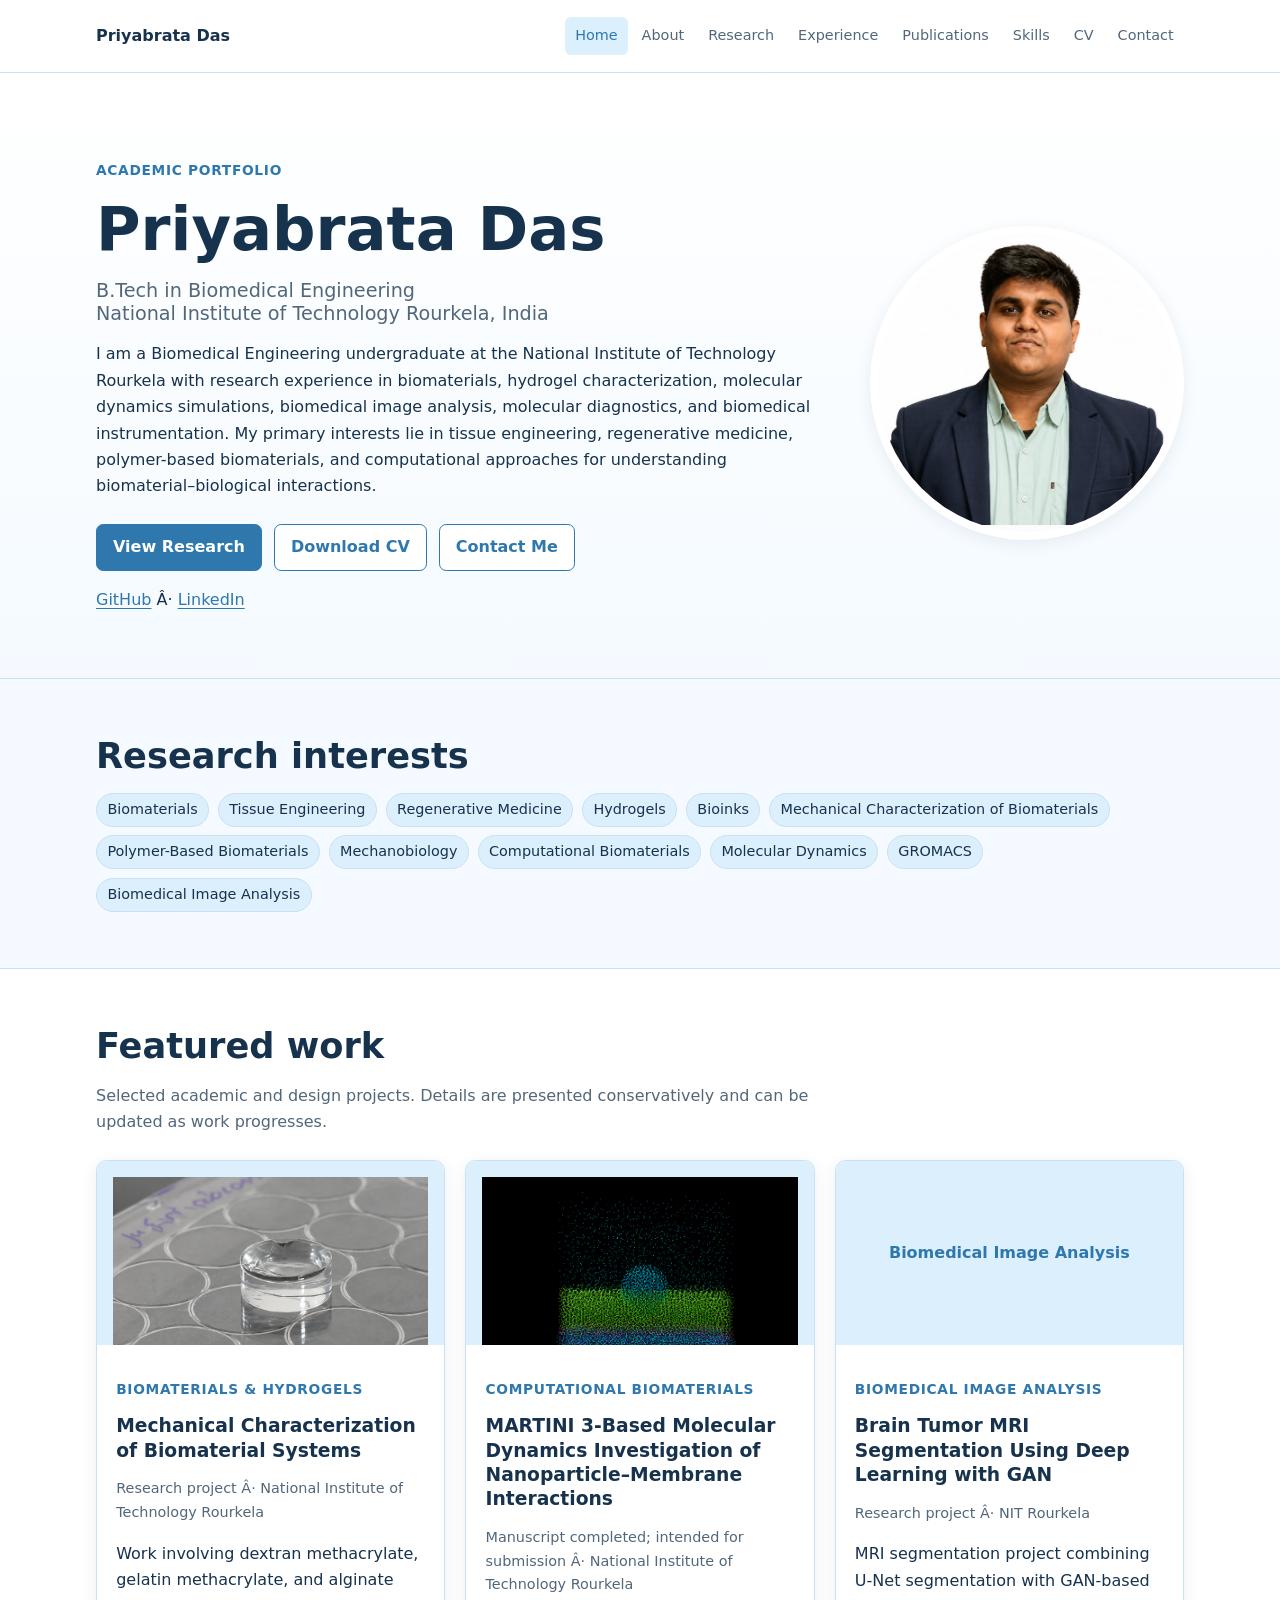
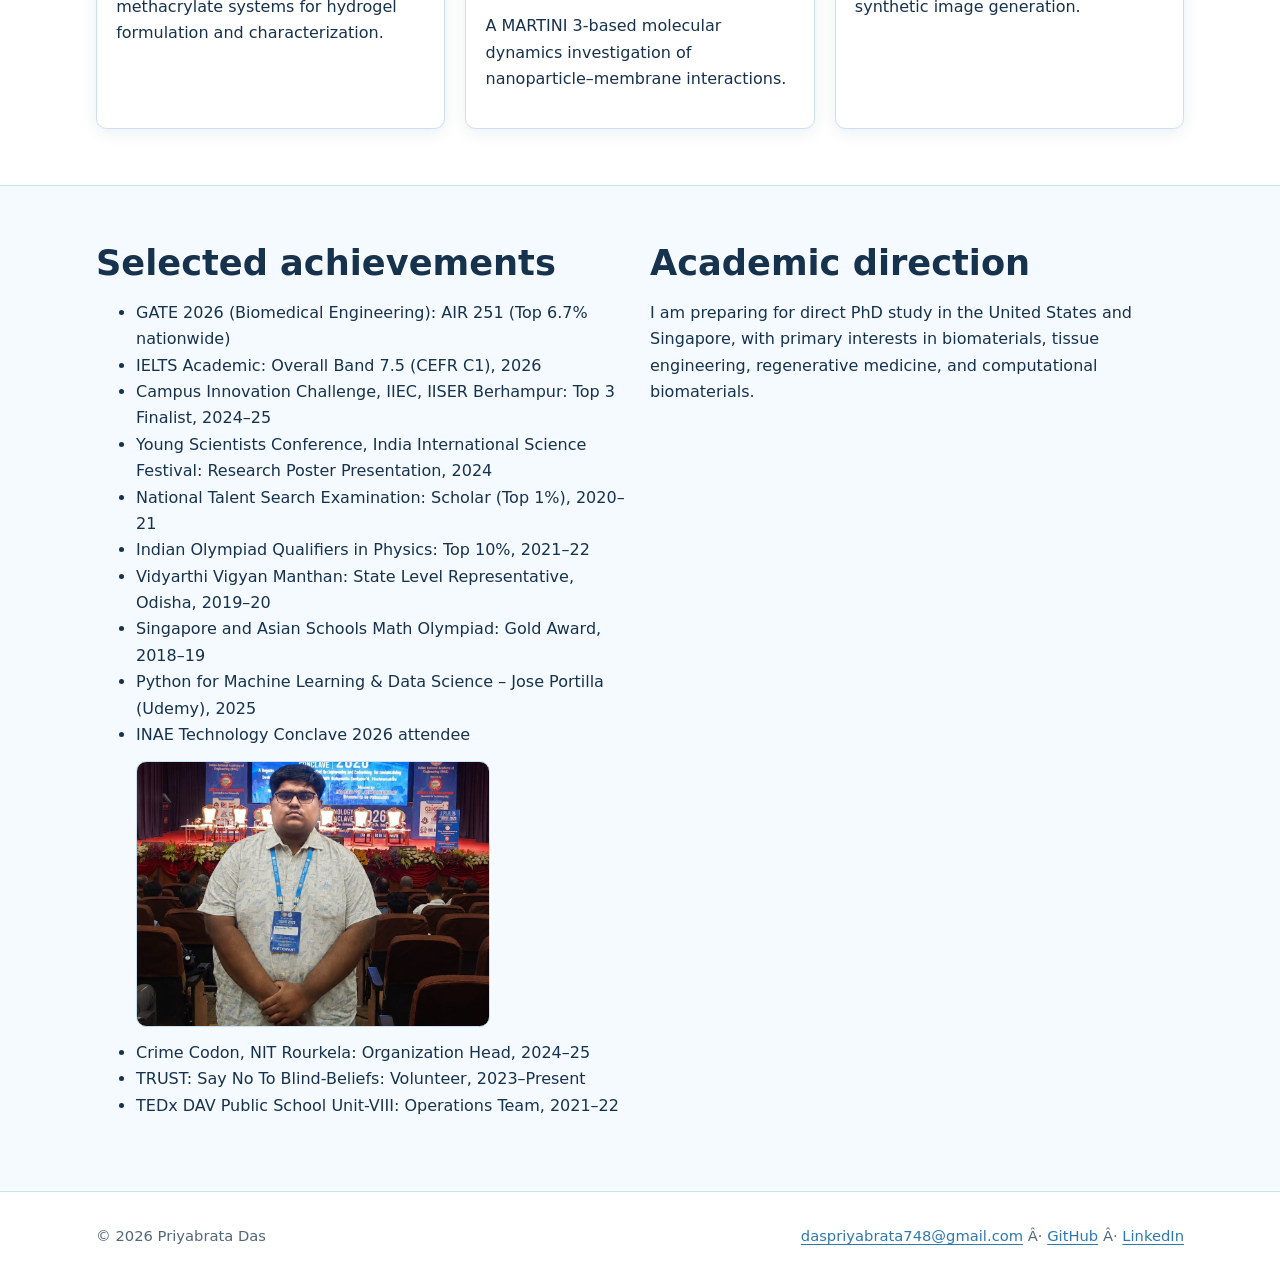
==== index.html @ 5e681930 "Refresh homepage script cache" ====
﻿<!doctype html><html lang="en"><head><meta charset="utf-8"><meta name="viewport" content="width=device-width,initial-scale=1"><title>Priyabrata Das | Biomedical Engineering</title><meta name="description" content="Academic portfolio of Priyabrata Das, Biomedical Engineering undergraduate."><link rel="canonical" href="https://priyabratadas1.github.io/"><meta property="og:title" content="Priyabrata Das | Academic Portfolio"><meta property="og:description" content="Biomedical Engineering undergraduate seeking Fall/August 2027 direct PhD opportunities."><meta property="og:type" content="website"><meta property="og:image" content="https://priyabratadas1.github.io/assets/images/profile.jpg"><meta name="twitter:card" content="summary"><link rel="icon" href="favicon.svg"><link rel="stylesheet" href="styles.css"><script defer src="data.js?v=20260720"></script><script defer src="script.js?v=20260720"></script><script type="application/ld+json">{"@context":"https://schema.org","@type":"Person","name":"Priyabrata Das","email":"mailto:daspriyabrata748@gmail.com","url":"https://priyabratadas1.github.io","sameAs":["https://github.com/PriyabrataDas1"]}</script></head><body><a class="skip-link" href="#main">Skip to main content</a><header class="site-header"><div class="nav-wrap"><a class="brand" href="index.html">Priyabrata Das</a><button class="menu-button" aria-expanded="false" aria-controls="site-nav">Menu</button><nav aria-label="Primary"><ul class="nav-list" id="site-nav"><li><a aria-current="page" href="index.html">Home</a></li><li><a href="about.html">About</a></li><li><a href="research.html">Research</a></li><li><a href="experience.html">Experience</a></li><li><a href="publications.html">Publications</a></li><li><a href="skills.html">Skills</a></li><li><a href="cv.html">CV</a></li><li><a href="contact.html">Contact</a></li></ul></nav></div></header><main id="main"><section class="page-hero"><div class="container hero-grid"><div><p class="eyebrow">Academic portfolio</p><h1 data-profile="name">Priyabrata Das</h1><h2>B.Tech in Biomedical Engineering<br>National Institute of Technology Rourkela, India</h2><p class="availability" data-profile="availability">Seeking Fall/August 2027 Direct PhD Opportunities</p><p data-profile="intro">Biomedical Engineering undergraduate exploring biomaterials and computational approaches.</p><div class="actions"><a class="button" href="research.html">View Research</a><a class="button secondary" href="cv.html">Download CV</a><a class="button secondary" href="contact.html">Contact Me</a></div><p data-socials><a href="https://github.com/PriyabrataDas1">GitHub</a></p></div><div class="profile-wrap"><img class="profile-image" src="assets/images/profile.jpg" alt="Professional photograph of Priyabrata Das" onerror="this.outerHTML='<div class=\'image-placeholder\'>Add profile photograph</div>'"></div></div></section><section><div class="container"><h2>Research interests</h2><div class="tags" data-interests><span class="tag">Biomaterials</span><span class="tag">Tissue Engineering</span><span class="tag">Hydrogels</span></div></div></section><section class="section-tint"><div class="container"><h2>Featured work</h2><p class="section-intro">Selected academic and design projects. Details are presented conservatively and can be updated as work progresses.</p><div class="card-grid" data-projects="featured"><article class="card"><div class="card-body"><h3>Research projects</h3><p>Enable JavaScript to view project details from the central portfolio data file.</p></div></article></div></div></section><section><div class="container detail-grid"><article><h2>Selected achievements</h2><ul data-achievements><li>GATE Biomedical Engineering AIR 251</li></ul></article><article><h2>Academic direction</h2><p>I am preparing for direct PhD study in the United States and Singapore, with primary interests in biomaterials, tissue engineering, regenerative medicine, and computational biomaterials.</p></article></div></section></main><footer class="site-footer"><div class="container footer-row"><span>&copy; <span data-year>2026</span> Priyabrata Das</span><span><a data-email href="mailto:daspriyabrata748@gmail.com">daspriyabrata748@gmail.com</a> Â· <span data-socials></span></span><span>Built with HTML, CSS and JavaScript. Hosted on GitHub Pages.</span></div></footer></body></html>
---- styles.css ----
:root{--color-primary:#4f9fd8;--color-primary-dark:#2f78ad;--color-accent-light:#dceffd;--color-background:#f4faff;--color-surface:#fff;--color-text:#17324d;--color-text-secondary:#52677a;--color-border:#c9e1f2;--color-focus:#236b9c;--space-1:.5rem;--space-2:1rem;--space-3:1.5rem;--space-4:2.5rem;--radius:.65rem;--shadow:0 4px 16px rgba(23,50,77,.08);--max:1120px}*{box-sizing:border-box}html{scroll-behavior:smooth}body{margin:0;background:var(--color-background);color:var(--color-text);font:16px/1.65 system-ui,-apple-system,"Segoe UI",Roboto,Arial,sans-serif}a{color:var(--color-primary-dark);text-underline-offset:3px}a:hover{color:var(--color-text)}a:focus-visible,button:focus-visible{outline:3px solid var(--color-focus);outline-offset:3px}.skip-link{position:absolute;left:1rem;top:-5rem;background:#fff;padding:.6rem 1rem;z-index:9}.skip-link:focus{top:1rem}.site-header{position:sticky;top:0;z-index:5;background:rgba(255,255,255,.97);border-bottom:1px solid var(--color-border)}.nav-wrap,.container{max-width:var(--max);margin:auto;padding-left:var(--space-2);padding-right:var(--space-2)}.nav-wrap{display:flex;align-items:center;justify-content:space-between;min-height:4.5rem}.brand{font-weight:750;color:var(--color-text);text-decoration:none}.nav-list{display:flex;gap:.2rem;list-style:none;margin:0;padding:0}.nav-list a{display:block;padding:.45rem .65rem;border-radius:.4rem;text-decoration:none;color:var(--color-text-secondary);font-size:.9rem}.nav-list a[aria-current=page],.nav-list a:hover{background:var(--color-accent-light);color:var(--color-primary-dark)}.menu-button{display:none;border:1px solid var(--color-border);background:#fff;border-radius:.4rem;padding:.4rem .7rem;color:var(--color-text);font:inherit}.page-hero{padding:4.5rem 0 3rem;background:linear-gradient(180deg,#fff,var(--color-background));border-bottom:1px solid var(--color-border)}.hero-grid{display:grid;grid-template-columns:1.4fr .6fr;gap:var(--space-4);align-items:center}.eyebrow{color:var(--color-primary-dark);font-weight:700;font-size:.86rem;letter-spacing:.05em;text-transform:uppercase}.page-hero h1{font-size:clamp(2.1rem,5vw,3.8rem);line-height:1.12;margin:.45rem 0 1rem}.page-hero h2{font-size:1.2rem;margin:0;color:var(--color-text-secondary);font-weight:500}.profile-image,.image-placeholder{width:100%;aspect-ratio:1;object-fit:cover;border-radius:50%;border:8px solid #fff;box-shadow:var(--shadow);background:var(--color-accent-light)}.image-placeholder{display:grid;place-items:center;text-align:center;padding:1rem;color:var(--color-primary-dark);font-weight:650}.availability{display:inline-block;background:var(--color-accent-light);color:var(--color-primary-dark);border:1px solid var(--color-border);border-radius:99px;padding:.4rem .75rem;font-weight:700;font-size:.9rem}.actions{display:flex;flex-wrap:wrap;gap:.75rem;margin-top:1.5rem}.button{display:inline-block;border:1px solid var(--color-primary-dark);border-radius:.45rem;padding:.6rem 1rem;text-decoration:none;font-weight:700;background:var(--color-primary-dark);color:#fff}.button:hover{background:var(--color-text);color:#fff}.button.secondary{background:#fff;color:var(--color-primary-dark)}main section{padding:3.5rem 0}.section-tint{background:#fff;border-top:1px solid var(--color-border);border-bottom:1px solid var(--color-border)}h2{font-size:clamp(1.55rem,3vw,2.2rem);line-height:1.2;margin:0 0 1rem}h3{line-height:1.3;margin:.2rem 0 .55rem}.section-intro{max-width:48rem;color:var(--color-text-secondary)}.tags{display:flex;flex-wrap:wrap;gap:.55rem}.tag{background:var(--color-accent-light);border:1px solid var(--color-border);border-radius:99px;padding:.25rem .65rem;color:var(--color-text);font-size:.9rem}.card-grid{display:grid;grid-template-columns:repeat(3,1fr);gap:1.25rem;margin-top:1.5rem}.card{background:#fff;border:1px solid var(--color-border);border-radius:var(--radius);overflow:hidden;box-shadow:var(--shadow)}.card-body{padding:1.2rem}.project-media{height:155px;background:var(--color-accent-light);display:grid;place-items:center;color:var(--color-primary-dark);font-weight:700;text-align:center;padding:1rem}.project-media img{width:100%;height:100%;object-fit:cover}.meta{color:var(--color-text-secondary);font-size:.9rem}.detail-grid{display:grid;grid-template-columns:repeat(2,1fr);gap:1.25rem}.detail-card{padding:1.35rem;background:#fff;border:1px solid var(--color-border);border-radius:var(--radius)}.detail-card ul{padding-left:1.2rem}.empty{padding:1.2rem;border-left:4px solid var(--color-primary);background:#fff;color:var(--color-text-secondary)}.timeline{border-left:2px solid var(--color-border);padding-left:1.5rem}.timeline article{position:relative;margin-bottom:1.5rem}.timeline article:before{content:"";position:absolute;width:.65rem;height:.65rem;border-radius:50%;background:var(--color-primary);left:-1.87rem;top:.4rem}.site-footer{background:#fff;border-top:1px solid var(--color-border);padding:2rem 0;color:var(--color-text-secondary);font-size:.92rem}.footer-row{display:flex;justify-content:space-between;gap:1rem;flex-wrap:wrap}.cv-viewer{width:100%;height:70vh;border:1px solid var(--color-border);border-radius:var(--radius);background:#fff}.notice{padding:1rem;background:#fff8e1;border-left:4px solid #b58400}@media(max-width:760px){.menu-button{display:block}.nav-list{display:none;position:absolute;left:0;right:0;top:4.5rem;padding:1rem;background:#fff;border-bottom:1px solid var(--color-border);flex-direction:column}.nav-list.open{display:flex}.hero-grid,.detail-grid{grid-template-columns:1fr}.hero-grid .profile-wrap{max-width:220px;order:-1}.card-grid{grid-template-columns:1fr}.page-hero{padding-top:2.5rem}}@media(prefers-reduced-motion:reduce){html{scroll-behavior:auto}*{transition:none!important;animation:none!important}}.site-footer .footer-row > span:last-child{display:none}[data-achievements] li:nth-child(10)::after{content:"";display:block;width:min(100%,22rem);aspect-ratio:4/3;margin:.8rem 0;border-radius:var(--radius);background:url("assets/images/inae-conference.png") center/cover no-repeat;border:1px solid var(--color-border)}.project-media{height:11.5rem!important;overflow:hidden!important}.project-media img{display:block!important;width:100%!important;height:100%!important;max-height:100%!important;object-fit:cover!important}
.availability:empty{display:none!important}
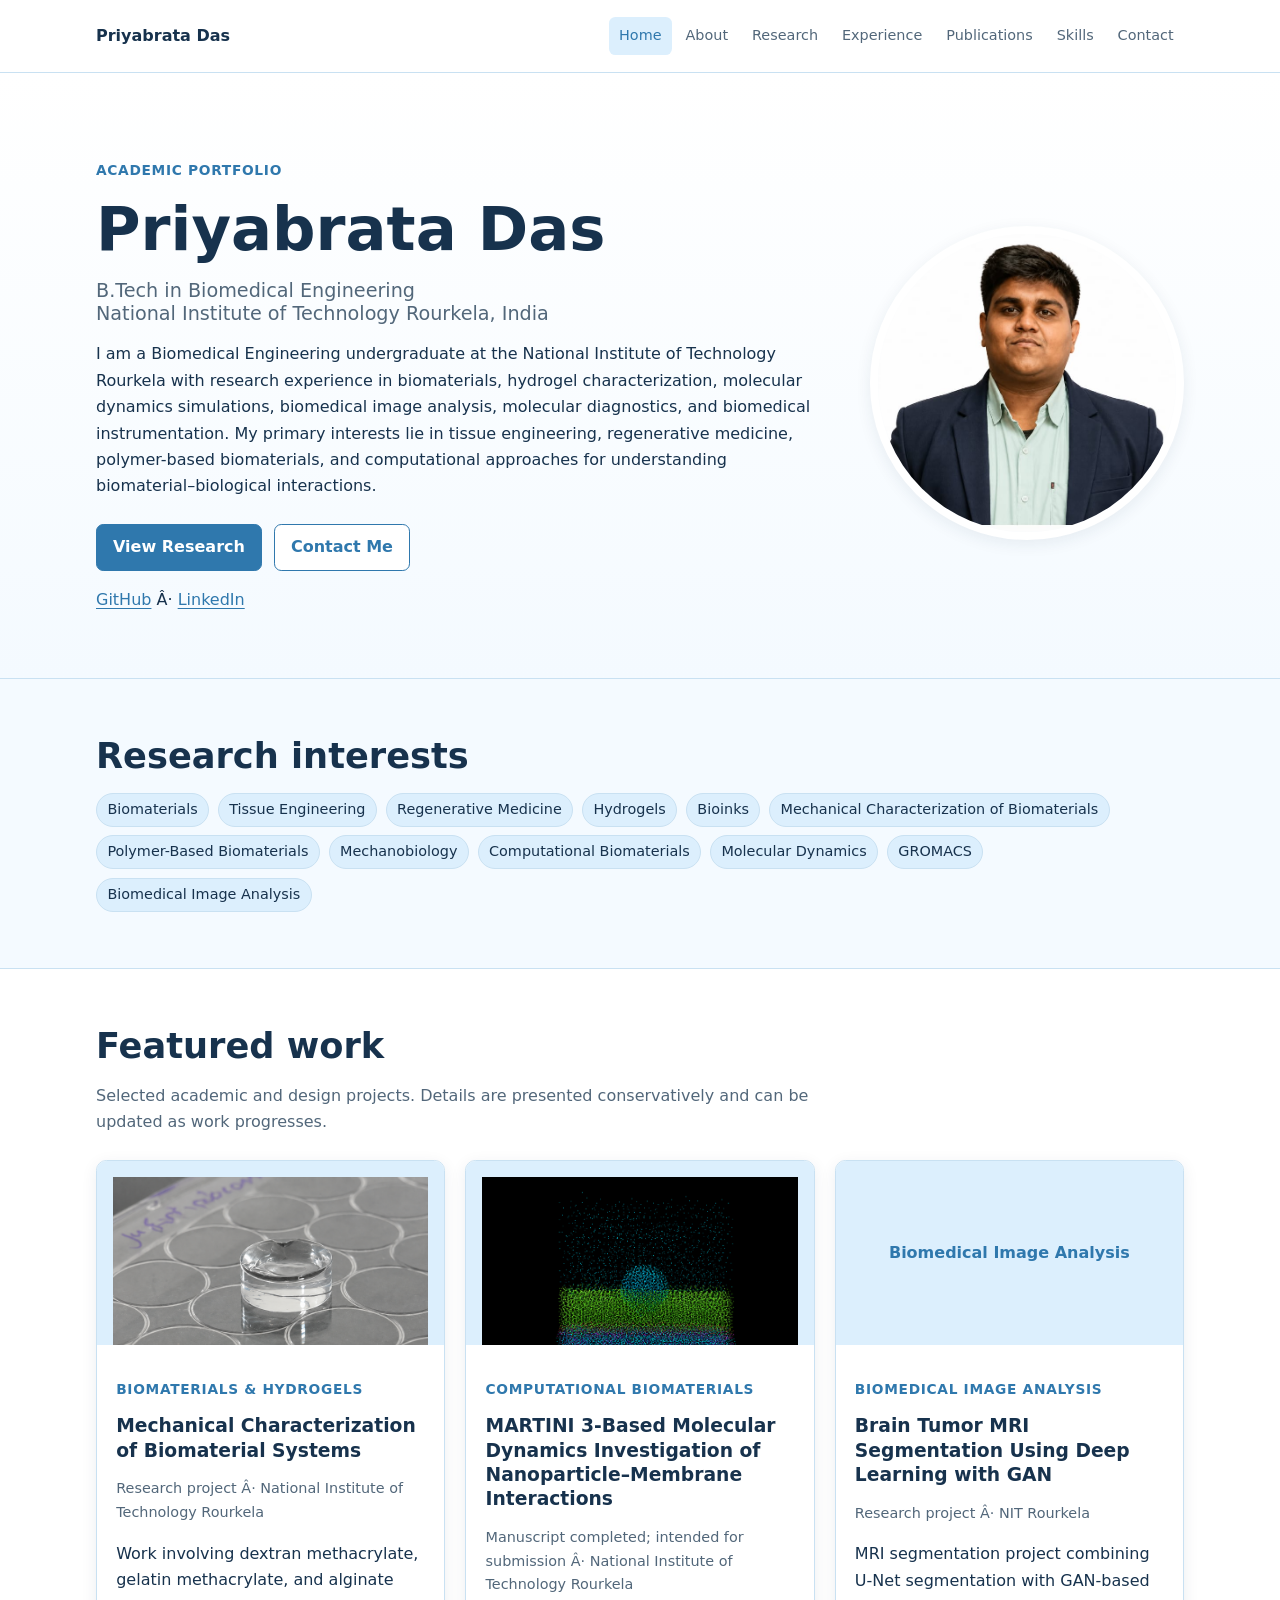
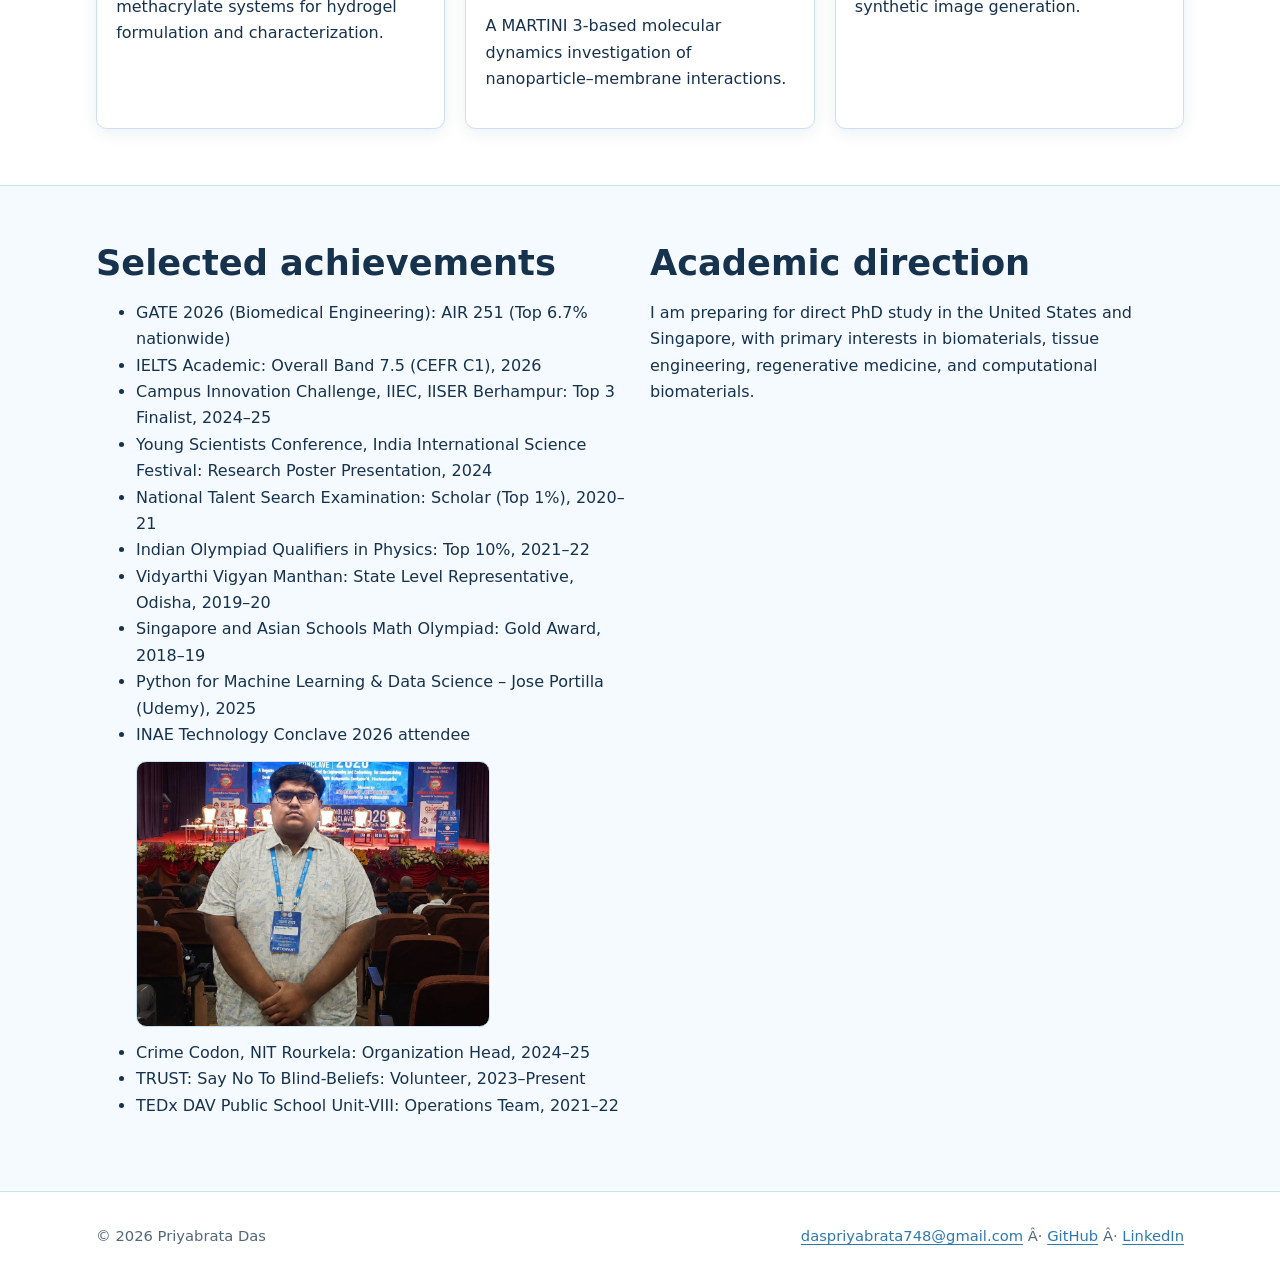
==== commit a7beba23: "Remove CV from site navigation" ====
--- a/index.html
+++ b/index.html
@@ -1 +1 @@
-﻿<!doctype html><html lang="en"><head><meta charset="utf-8"><meta name="viewport" content="width=device-width,initial-scale=1"><title>Priyabrata Das | Biomedical Engineering</title><meta name="description" content="Academic portfolio of Priyabrata Das, Biomedical Engineering undergraduate."><link rel="canonical" href="https://priyabratadas1.github.io/"><meta property="og:title" content="Priyabrata Das | Academic Portfolio"><meta property="og:description" content="Biomedical Engineering undergraduate seeking Fall/August 2027 direct PhD opportunities."><meta property="og:type" content="website"><meta property="og:image" content="https://priyabratadas1.github.io/assets/images/profile.jpg"><meta name="twitter:card" content="summary"><link rel="icon" href="favicon.svg"><link rel="stylesheet" href="styles.css"><script defer src="data.js?v=20260720"></script><script defer src="script.js?v=20260720"></script><script type="application/ld+json">{"@context":"https://schema.org","@type":"Person","name":"Priyabrata Das","email":"mailto:daspriyabrata748@gmail.com","url":"https://priyabratadas1.github.io","sameAs":["https://github.com/PriyabrataDas1"]}</script></head><body><a class="skip-link" href="#main">Skip to main content</a><header class="site-header"><div class="nav-wrap"><a class="brand" href="index.html">Priyabrata Das</a><button class="menu-button" aria-expanded="false" aria-controls="site-nav">Menu</button><nav aria-label="Primary"><ul class="nav-list" id="site-nav"><li><a aria-current="page" href="index.html">Home</a></li><li><a href="about.html">About</a></li><li><a href="research.html">Research</a></li><li><a href="experience.html">Experience</a></li><li><a href="publications.html">Publications</a></li><li><a href="skills.html">Skills</a></li><li><a href="cv.html">CV</a></li><li><a href="contact.html">Contact</a></li></ul></nav></div></header><main id="main"><section class="page-hero"><div class="container hero-grid"><div><p class="eyebrow">Academic portfolio</p><h1 data-profile="name">Priyabrata Das</h1><h2>B.Tech in Biomedical Engineering<br>National Institute of Technology Rourkela, India</h2><p class="availability" data-profile="availability">Seeking Fall/August 2027 Direct PhD Opportunities</p><p data-profile="intro">Biomedical Engineering undergraduate exploring biomaterials and computational approaches.</p><div class="actions"><a class="button" href="research.html">View Research</a><a class="button secondary" href="cv.html">Download CV</a><a class="button secondary" href="contact.html">Contact Me</a></div><p data-socials><a href="https://github.com/PriyabrataDas1">GitHub</a></p></div><div class="profile-wrap"><img class="profile-image" src="assets/images/profile.jpg" alt="Professional photograph of Priyabrata Das" onerror="this.outerHTML='<div class=\'image-placeholder\'>Add profile photograph</div>'"></div></div></section><section><div class="container"><h2>Research interests</h2><div class="tags" data-interests><span class="tag">Biomaterials</span><span class="tag">Tissue Engineering</span><span class="tag">Hydrogels</span></div></div></section><section class="section-tint"><div class="container"><h2>Featured work</h2><p class="section-intro">Selected academic and design projects. Details are presented conservatively and can be updated as work progresses.</p><div class="card-grid" data-projects="featured"><article class="card"><div class="card-body"><h3>Research projects</h3><p>Enable JavaScript to view project details from the central portfolio data file.</p></div></article></div></div></section><section><div class="container detail-grid"><article><h2>Selected achievements</h2><ul data-achievements><li>GATE Biomedical Engineering AIR 251</li></ul></article><article><h2>Academic direction</h2><p>I am preparing for direct PhD study in the United States and Singapore, with primary interests in biomaterials, tissue engineering, regenerative medicine, and computational biomaterials.</p></article></div></section></main><footer class="site-footer"><div class="container footer-row"><span>&copy; <span data-year>2026</span> Priyabrata Das</span><span><a data-email href="mailto:daspriyabrata748@gmail.com">daspriyabrata748@gmail.com</a> Â· <span data-socials></span></span><span>Built with HTML, CSS and JavaScript. Hosted on GitHub Pages.</span></div></footer></body></html>
+﻿<!doctype html><html lang="en"><head><meta charset="utf-8"><meta name="viewport" content="width=device-width,initial-scale=1"><title>Priyabrata Das | Biomedical Engineering</title><meta name="description" content="Academic portfolio of Priyabrata Das, Biomedical Engineering undergraduate."><link rel="canonical" href="https://priyabratadas1.github.io/"><meta property="og:title" content="Priyabrata Das | Academic Portfolio"><meta property="og:description" content="Biomedical Engineering undergraduate seeking Fall/August 2027 direct PhD opportunities."><meta property="og:type" content="website"><meta property="og:image" content="https://priyabratadas1.github.io/assets/images/profile.jpg"><meta name="twitter:card" content="summary"><link rel="icon" href="favicon.svg"><link rel="stylesheet" href="styles.css"><script defer src="data.js?v=20260720"></script><script defer src="script.js?v=20260720"></script><script type="application/ld+json">{"@context":"https://schema.org","@type":"Person","name":"Priyabrata Das","email":"mailto:daspriyabrata748@gmail.com","url":"https://priyabratadas1.github.io","sameAs":["https://github.com/PriyabrataDas1"]}</script></head><body><a class="skip-link" href="#main">Skip to main content</a><header class="site-header"><div class="nav-wrap"><a class="brand" href="index.html">Priyabrata Das</a><button class="menu-button" aria-expanded="false" aria-controls="site-nav">Menu</button><nav aria-label="Primary"><ul class="nav-list" id="site-nav"><li><a aria-current="page" href="index.html">Home</a></li><li><a href="about.html">About</a></li><li><a href="research.html">Research</a></li><li><a href="experience.html">Experience</a></li><li><a href="publications.html">Publications</a></li><li><a href="skills.html">Skills</a></li><li><a href="contact.html">Contact</a></li></ul></nav></div></header><main id="main"><section class="page-hero"><div class="container hero-grid"><div><p class="eyebrow">Academic portfolio</p><h1 data-profile="name">Priyabrata Das</h1><h2>B.Tech in Biomedical Engineering<br>National Institute of Technology Rourkela, India</h2><p class="availability" data-profile="availability">Seeking Fall/August 2027 Direct PhD Opportunities</p><p data-profile="intro">Biomedical Engineering undergraduate exploring biomaterials and computational approaches.</p><div class="actions"><a class="button" href="research.html">View Research</a><a class="button secondary" href="contact.html">Contact Me</a></div><p data-socials><a href="https://github.com/PriyabrataDas1">GitHub</a></p></div><div class="profile-wrap"><img class="profile-image" src="assets/images/profile.jpg" alt="Professional photograph of Priyabrata Das" onerror="this.outerHTML='<div class=\'image-placeholder\'>Add profile photograph</div>'"></div></div></section><section><div class="container"><h2>Research interests</h2><div class="tags" data-interests><span class="tag">Biomaterials</span><span class="tag">Tissue Engineering</span><span class="tag">Hydrogels</span></div></div></section><section class="section-tint"><div class="container"><h2>Featured work</h2><p class="section-intro">Selected academic and design projects. Details are presented conservatively and can be updated as work progresses.</p><div class="card-grid" data-projects="featured"><article class="card"><div class="card-body"><h3>Research projects</h3><p>Enable JavaScript to view project details from the central portfolio data file.</p></div></article></div></div></section><section><div class="container detail-grid"><article><h2>Selected achievements</h2><ul data-achievements><li>GATE Biomedical Engineering AIR 251</li></ul></article><article><h2>Academic direction</h2><p>I am preparing for direct PhD study in the United States and Singapore, with primary interests in biomaterials, tissue engineering, regenerative medicine, and computational biomaterials.</p></article></div></section></main><footer class="site-footer"><div class="container footer-row"><span>&copy; <span data-year>2026</span> Priyabrata Das</span><span><a data-email href="mailto:daspriyabrata748@gmail.com">daspriyabrata748@gmail.com</a> Â· <span data-socials></span></span><span>Built with HTML, CSS and JavaScript. Hosted on GitHub Pages.</span></div></footer></body></html>
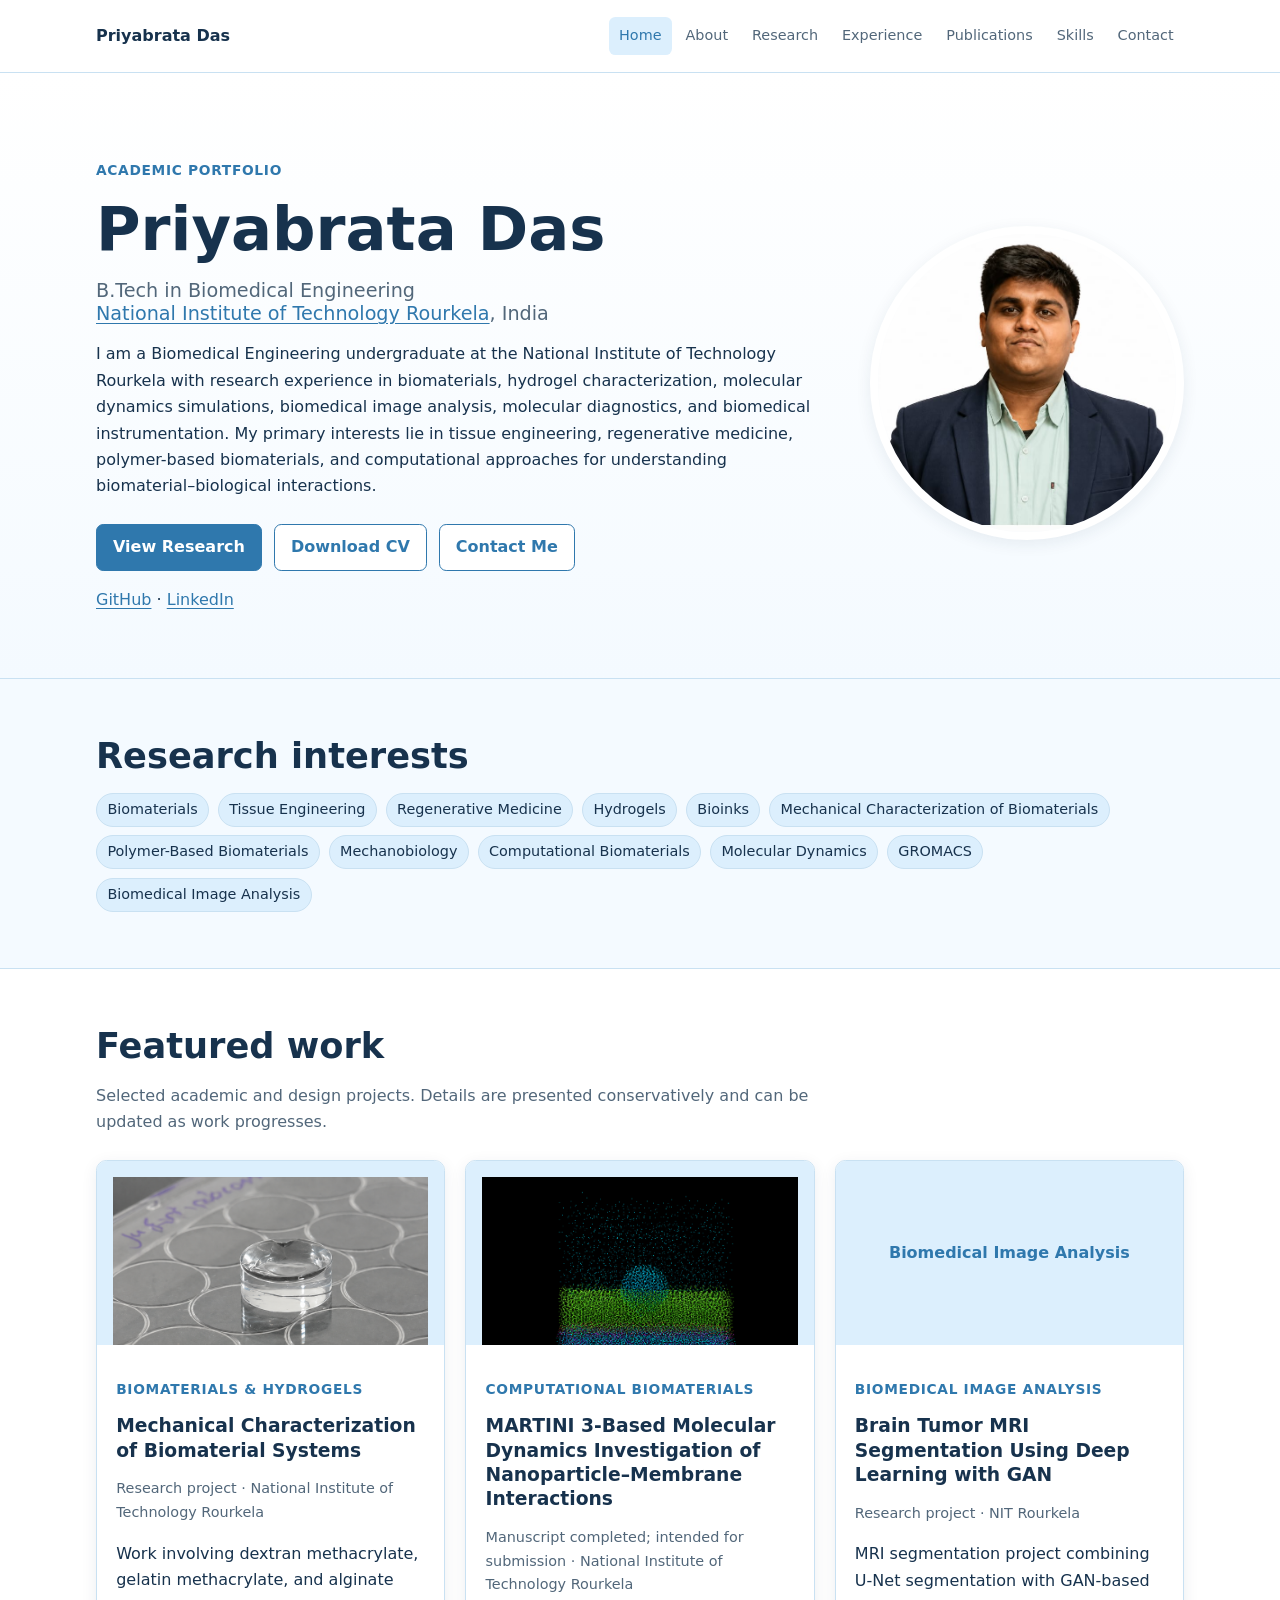
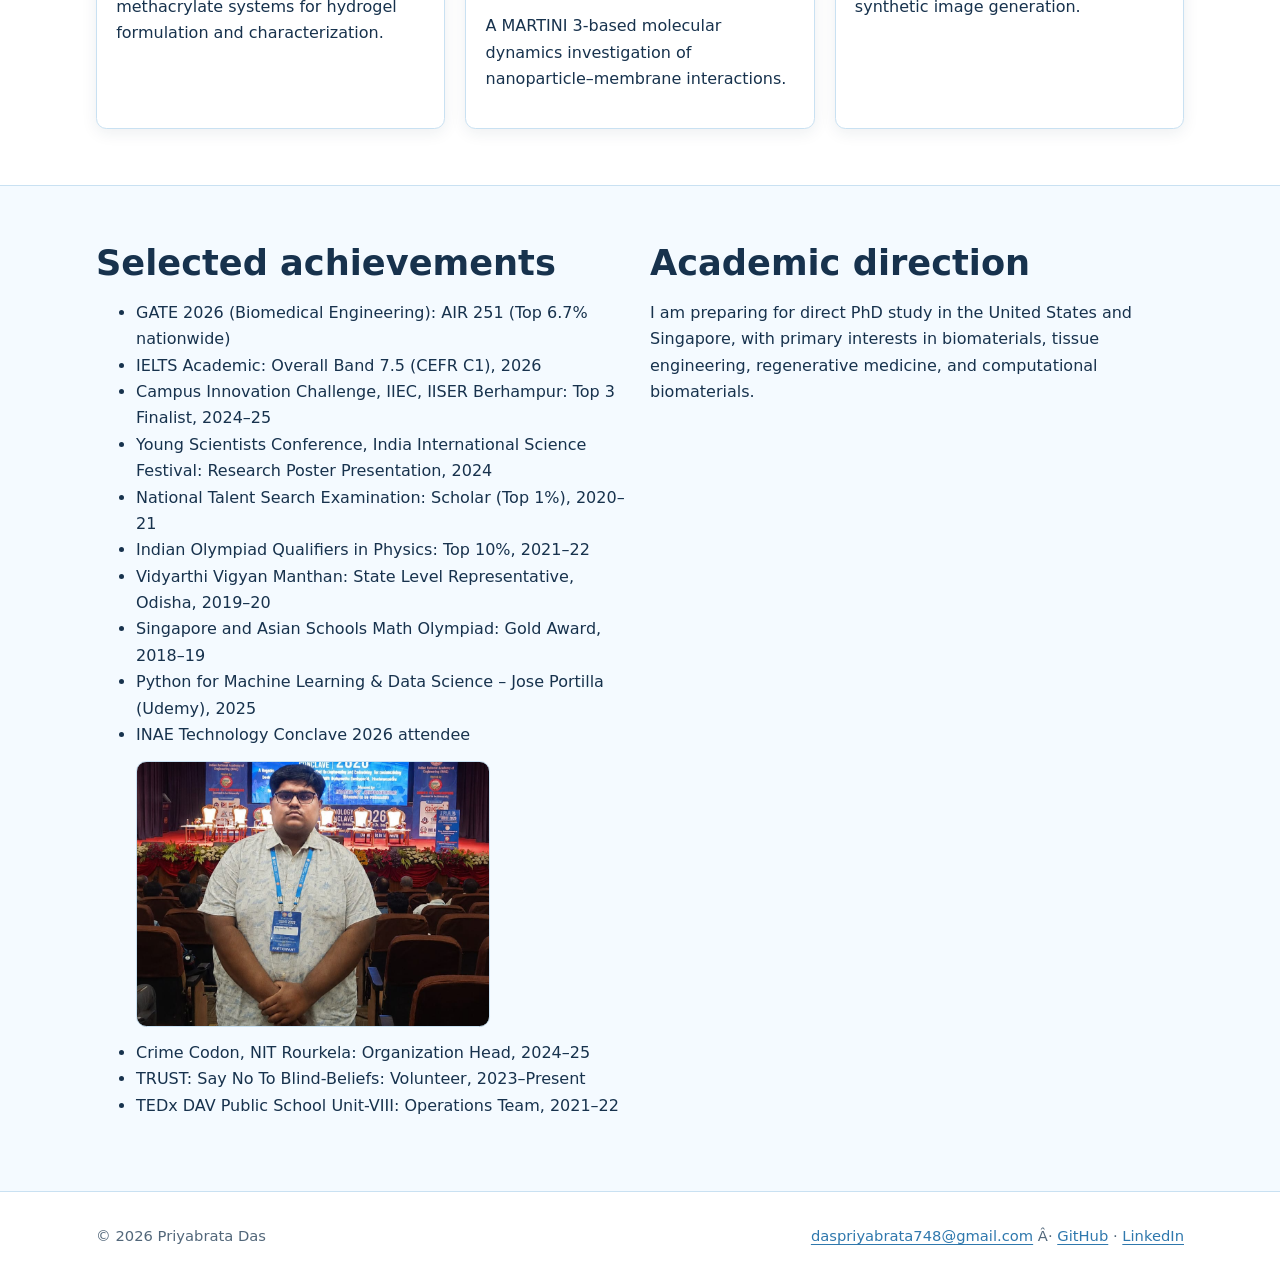
==== commit b6d85582: "Link NIT Rourkela and restore homepage CV button" ====
--- a/index.html
+++ b/index.html
@@ -1 +1 @@
-﻿<!doctype html><html lang="en"><head><meta charset="utf-8"><meta name="viewport" content="width=device-width,initial-scale=1"><title>Priyabrata Das | Biomedical Engineering</title><meta name="description" content="Academic portfolio of Priyabrata Das, Biomedical Engineering undergraduate."><link rel="canonical" href="https://priyabratadas1.github.io/"><meta property="og:title" content="Priyabrata Das | Academic Portfolio"><meta property="og:description" content="Biomedical Engineering undergraduate seeking Fall/August 2027 direct PhD opportunities."><meta property="og:type" content="website"><meta property="og:image" content="https://priyabratadas1.github.io/assets/images/profile.jpg"><meta name="twitter:card" content="summary"><link rel="icon" href="favicon.svg"><link rel="stylesheet" href="styles.css"><script defer src="data.js?v=20260720"></script><script defer src="script.js?v=20260720"></script><script type="application/ld+json">{"@context":"https://schema.org","@type":"Person","name":"Priyabrata Das","email":"mailto:daspriyabrata748@gmail.com","url":"https://priyabratadas1.github.io","sameAs":["https://github.com/PriyabrataDas1"]}</script></head><body><a class="skip-link" href="#main">Skip to main content</a><header class="site-header"><div class="nav-wrap"><a class="brand" href="index.html">Priyabrata Das</a><button class="menu-button" aria-expanded="false" aria-controls="site-nav">Menu</button><nav aria-label="Primary"><ul class="nav-list" id="site-nav"><li><a aria-current="page" href="index.html">Home</a></li><li><a href="about.html">About</a></li><li><a href="research.html">Research</a></li><li><a href="experience.html">Experience</a></li><li><a href="publications.html">Publications</a></li><li><a href="skills.html">Skills</a></li><li><a href="contact.html">Contact</a></li></ul></nav></div></header><main id="main"><section class="page-hero"><div class="container hero-grid"><div><p class="eyebrow">Academic portfolio</p><h1 data-profile="name">Priyabrata Das</h1><h2>B.Tech in Biomedical Engineering<br>National Institute of Technology Rourkela, India</h2><p class="availability" data-profile="availability">Seeking Fall/August 2027 Direct PhD Opportunities</p><p data-profile="intro">Biomedical Engineering undergraduate exploring biomaterials and computational approaches.</p><div class="actions"><a class="button" href="research.html">View Research</a><a class="button secondary" href="contact.html">Contact Me</a></div><p data-socials><a href="https://github.com/PriyabrataDas1">GitHub</a></p></div><div class="profile-wrap"><img class="profile-image" src="assets/images/profile.jpg" alt="Professional photograph of Priyabrata Das" onerror="this.outerHTML='<div class=\'image-placeholder\'>Add profile photograph</div>'"></div></div></section><section><div class="container"><h2>Research interests</h2><div class="tags" data-interests><span class="tag">Biomaterials</span><span class="tag">Tissue Engineering</span><span class="tag">Hydrogels</span></div></div></section><section class="section-tint"><div class="container"><h2>Featured work</h2><p class="section-intro">Selected academic and design projects. Details are presented conservatively and can be updated as work progresses.</p><div class="card-grid" data-projects="featured"><article class="card"><div class="card-body"><h3>Research projects</h3><p>Enable JavaScript to view project details from the central portfolio data file.</p></div></article></div></div></section><section><div class="container detail-grid"><article><h2>Selected achievements</h2><ul data-achievements><li>GATE Biomedical Engineering AIR 251</li></ul></article><article><h2>Academic direction</h2><p>I am preparing for direct PhD study in the United States and Singapore, with primary interests in biomaterials, tissue engineering, regenerative medicine, and computational biomaterials.</p></article></div></section></main><footer class="site-footer"><div class="container footer-row"><span>&copy; <span data-year>2026</span> Priyabrata Das</span><span><a data-email href="mailto:daspriyabrata748@gmail.com">daspriyabrata748@gmail.com</a> Â· <span data-socials></span></span><span>Built with HTML, CSS and JavaScript. Hosted on GitHub Pages.</span></div></footer></body></html>
+﻿<!doctype html><html lang="en"><head><meta charset="utf-8"><meta name="viewport" content="width=device-width,initial-scale=1"><title>Priyabrata Das | Biomedical Engineering</title><meta name="description" content="Academic portfolio of Priyabrata Das, Biomedical Engineering undergraduate."><link rel="canonical" href="https://priyabratadas1.github.io/"><meta property="og:title" content="Priyabrata Das | Academic Portfolio"><meta property="og:description" content="Biomedical Engineering undergraduate seeking Fall/August 2027 direct PhD opportunities."><meta property="og:type" content="website"><meta property="og:image" content="https://priyabratadas1.github.io/assets/images/profile.jpg"><meta name="twitter:card" content="summary"><link rel="icon" href="favicon.svg"><link rel="stylesheet" href="styles.css"><script defer src="data.js?v=20260720"></script><script defer src="script.js?v=20260720"></script><script type="application/ld+json">{"@context":"https://schema.org","@type":"Person","name":"Priyabrata Das","email":"mailto:daspriyabrata748@gmail.com","url":"https://priyabratadas1.github.io","sameAs":["https://github.com/PriyabrataDas1"]}</script></head><body><a class="skip-link" href="#main">Skip to main content</a><header class="site-header"><div class="nav-wrap"><a class="brand" href="index.html">Priyabrata Das</a><button class="menu-button" aria-expanded="false" aria-controls="site-nav">Menu</button><nav aria-label="Primary"><ul class="nav-list" id="site-nav"><li><a aria-current="page" href="index.html">Home</a></li><li><a href="about.html">About</a></li><li><a href="research.html">Research</a></li><li><a href="experience.html">Experience</a></li><li><a href="publications.html">Publications</a></li><li><a href="skills.html">Skills</a></li><li><a href="contact.html">Contact</a></li></ul></nav></div></header><main id="main"><section class="page-hero"><div class="container hero-grid"><div><p class="eyebrow">Academic portfolio</p><h1 data-profile="name">Priyabrata Das</h1><h2>B.Tech in Biomedical Engineering<br><a href="https://www.nitrkl.ac.in/" target="_blank" rel="noopener noreferrer">National Institute of Technology Rourkela</a>, India</h2><p class="availability" data-profile="availability">Seeking Fall/August 2027 Direct PhD Opportunities</p><p data-profile="intro">Biomedical Engineering undergraduate exploring biomaterials and computational approaches.</p><div class="actions"><a class="button" href="research.html">View Research</a><a class="button secondary" href="cv.html">Download CV</a><a class="button secondary" href="contact.html">Contact Me</a></div><p data-socials><a href="https://github.com/PriyabrataDas1">GitHub</a></p></div><div class="profile-wrap"><img class="profile-image" src="assets/images/profile.jpg" alt="Professional photograph of Priyabrata Das" onerror="this.outerHTML='<div class=\'image-placeholder\'>Add profile photograph</div>'"></div></div></section><section><div class="container"><h2>Research interests</h2><div class="tags" data-interests><span class="tag">Biomaterials</span><span class="tag">Tissue Engineering</span><span class="tag">Hydrogels</span></div></div></section><section class="section-tint"><div class="container"><h2>Featured work</h2><p class="section-intro">Selected academic and design projects. Details are presented conservatively and can be updated as work progresses.</p><div class="card-grid" data-projects="featured"><article class="card"><div class="card-body"><h3>Research projects</h3><p>Enable JavaScript to view project details from the central portfolio data file.</p></div></article></div></div></section><section><div class="container detail-grid"><article><h2>Selected achievements</h2><ul data-achievements><li>GATE Biomedical Engineering AIR 251</li></ul></article><article><h2>Academic direction</h2><p>I am preparing for direct PhD study in the United States and Singapore, with primary interests in biomaterials, tissue engineering, regenerative medicine, and computational biomaterials.</p></article></div></section></main><footer class="site-footer"><div class="container footer-row"><span>&copy; <span data-year>2026</span> Priyabrata Das</span><span><a data-email href="mailto:daspriyabrata748@gmail.com">daspriyabrata748@gmail.com</a> Â· <span data-socials></span></span><span>Built with HTML, CSS and JavaScript. Hosted on GitHub Pages.</span></div></footer></body></html>
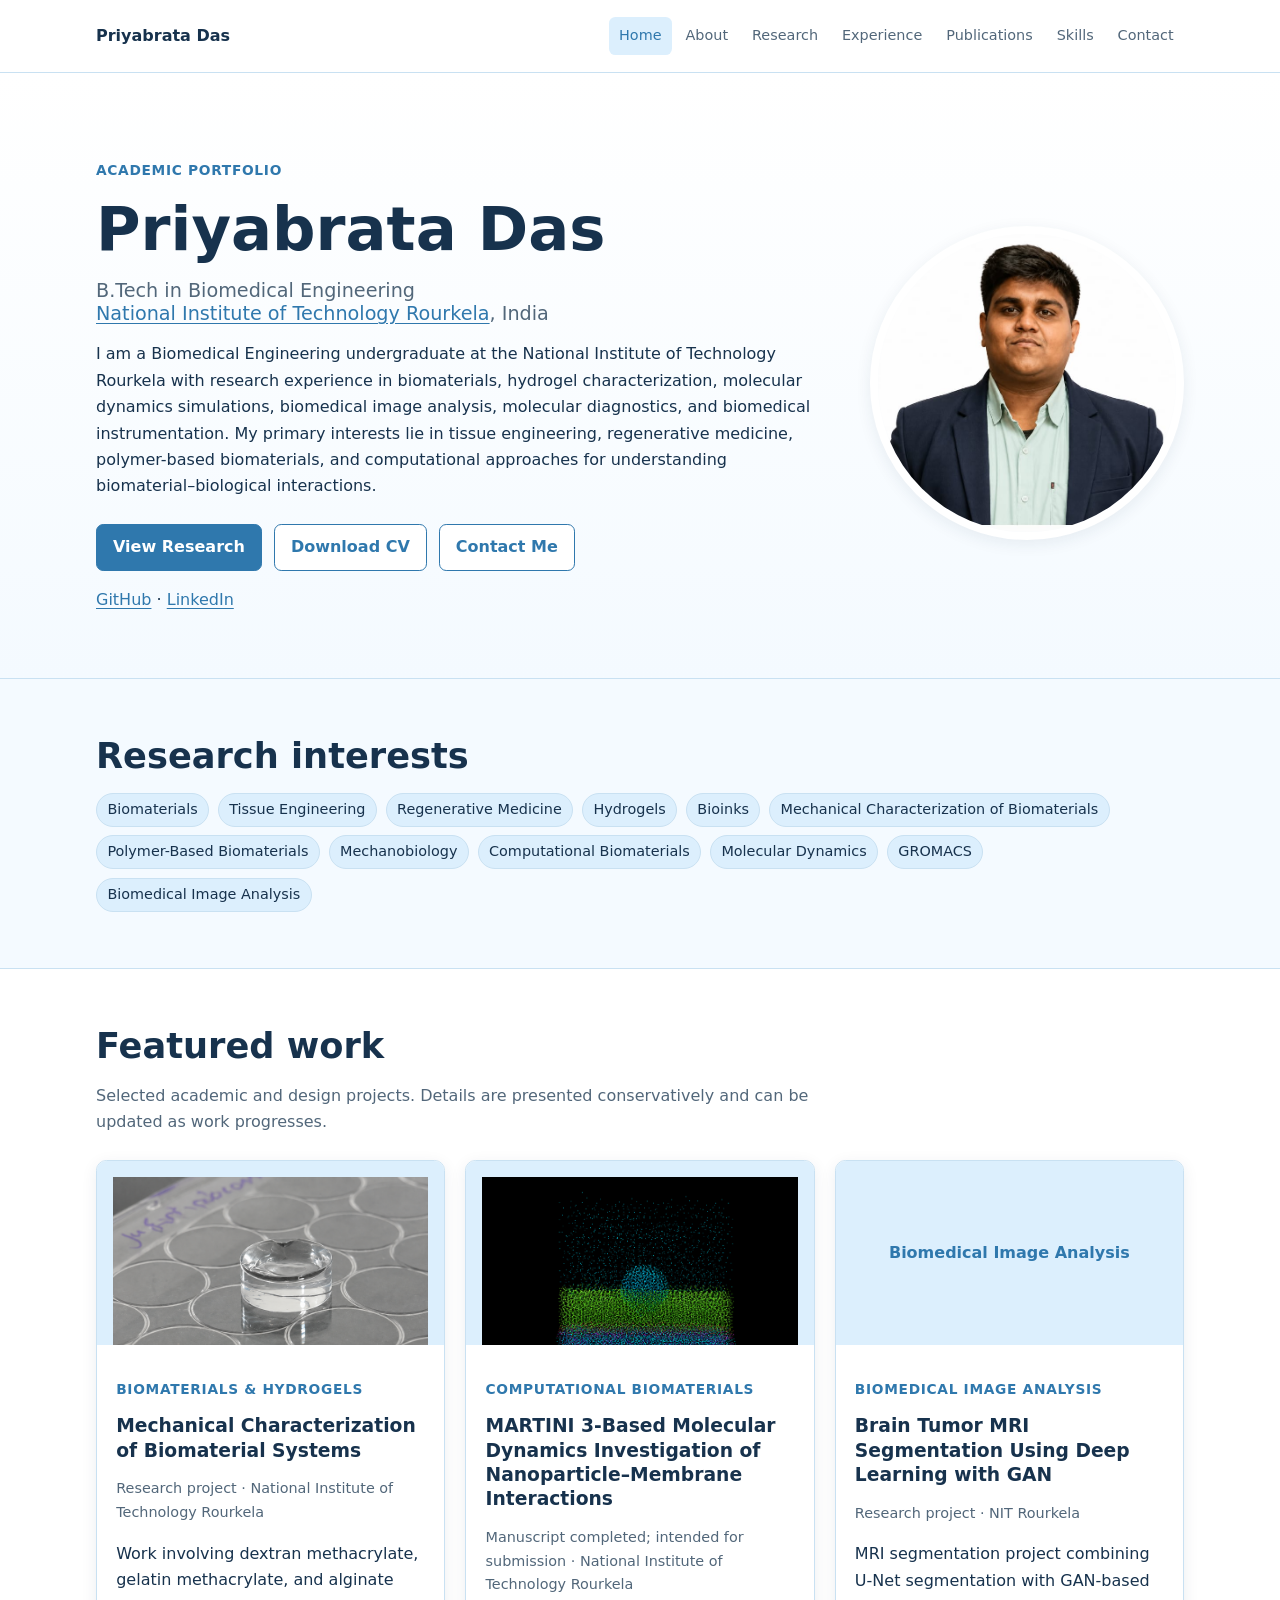
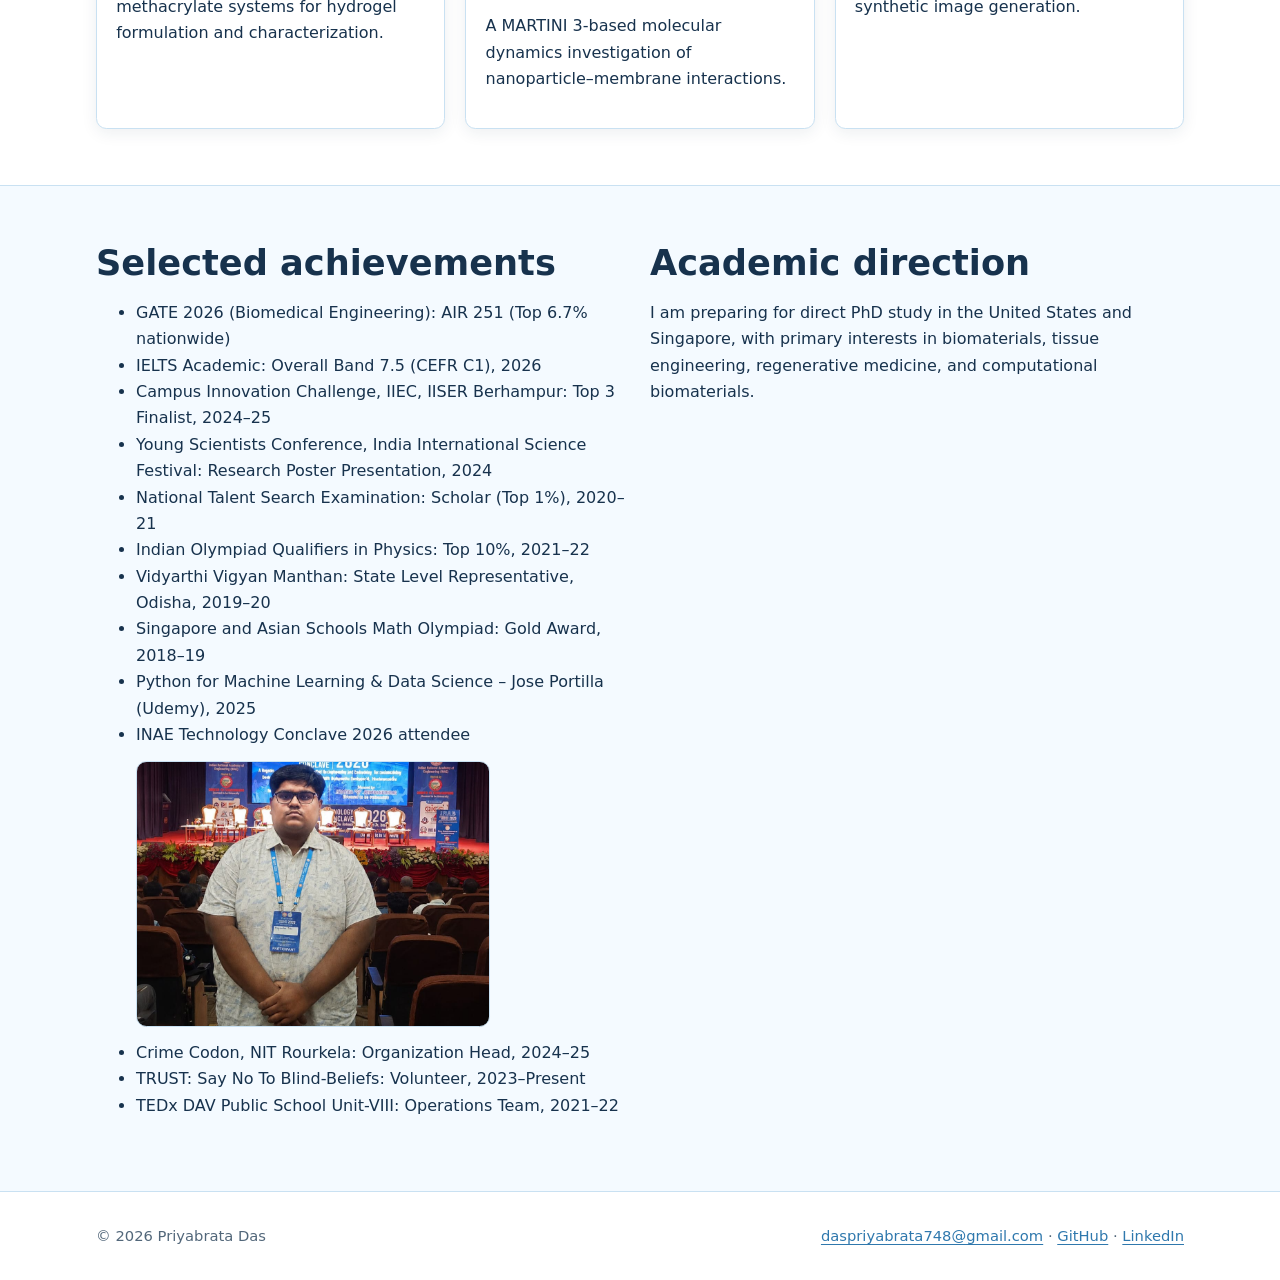
==== commit 61e2cfae: "Refresh homepage social links" ====
--- a/index.html
+++ b/index.html
@@ -1 +1 @@
-﻿<!doctype html><html lang="en"><head><meta charset="utf-8"><meta name="viewport" content="width=device-width,initial-scale=1"><title>Priyabrata Das | Biomedical Engineering</title><meta name="description" content="Academic portfolio of Priyabrata Das, Biomedical Engineering undergraduate."><link rel="canonical" href="https://priyabratadas1.github.io/"><meta property="og:title" content="Priyabrata Das | Academic Portfolio"><meta property="og:description" content="Biomedical Engineering undergraduate seeking Fall/August 2027 direct PhD opportunities."><meta property="og:type" content="website"><meta property="og:image" content="https://priyabratadas1.github.io/assets/images/profile.jpg"><meta name="twitter:card" content="summary"><link rel="icon" href="favicon.svg"><link rel="stylesheet" href="styles.css"><script defer src="data.js?v=20260720"></script><script defer src="script.js?v=20260720"></script><script type="application/ld+json">{"@context":"https://schema.org","@type":"Person","name":"Priyabrata Das","email":"mailto:daspriyabrata748@gmail.com","url":"https://priyabratadas1.github.io","sameAs":["https://github.com/PriyabrataDas1"]}</script></head><body><a class="skip-link" href="#main">Skip to main content</a><header class="site-header"><div class="nav-wrap"><a class="brand" href="index.html">Priyabrata Das</a><button class="menu-button" aria-expanded="false" aria-controls="site-nav">Menu</button><nav aria-label="Primary"><ul class="nav-list" id="site-nav"><li><a aria-current="page" href="index.html">Home</a></li><li><a href="about.html">About</a></li><li><a href="research.html">Research</a></li><li><a href="experience.html">Experience</a></li><li><a href="publications.html">Publications</a></li><li><a href="skills.html">Skills</a></li><li><a href="contact.html">Contact</a></li></ul></nav></div></header><main id="main"><section class="page-hero"><div class="container hero-grid"><div><p class="eyebrow">Academic portfolio</p><h1 data-profile="name">Priyabrata Das</h1><h2>B.Tech in Biomedical Engineering<br><a href="https://www.nitrkl.ac.in/" target="_blank" rel="noopener noreferrer">National Institute of Technology Rourkela</a>, India</h2><p class="availability" data-profile="availability">Seeking Fall/August 2027 Direct PhD Opportunities</p><p data-profile="intro">Biomedical Engineering undergraduate exploring biomaterials and computational approaches.</p><div class="actions"><a class="button" href="research.html">View Research</a><a class="button secondary" href="cv.html">Download CV</a><a class="button secondary" href="contact.html">Contact Me</a></div><p data-socials><a href="https://github.com/PriyabrataDas1">GitHub</a></p></div><div class="profile-wrap"><img class="profile-image" src="assets/images/profile.jpg" alt="Professional photograph of Priyabrata Das" onerror="this.outerHTML='<div class=\'image-placeholder\'>Add profile photograph</div>'"></div></div></section><section><div class="container"><h2>Research interests</h2><div class="tags" data-interests><span class="tag">Biomaterials</span><span class="tag">Tissue Engineering</span><span class="tag">Hydrogels</span></div></div></section><section class="section-tint"><div class="container"><h2>Featured work</h2><p class="section-intro">Selected academic and design projects. Details are presented conservatively and can be updated as work progresses.</p><div class="card-grid" data-projects="featured"><article class="card"><div class="card-body"><h3>Research projects</h3><p>Enable JavaScript to view project details from the central portfolio data file.</p></div></article></div></div></section><section><div class="container detail-grid"><article><h2>Selected achievements</h2><ul data-achievements><li>GATE Biomedical Engineering AIR 251</li></ul></article><article><h2>Academic direction</h2><p>I am preparing for direct PhD study in the United States and Singapore, with primary interests in biomaterials, tissue engineering, regenerative medicine, and computational biomaterials.</p></article></div></section></main><footer class="site-footer"><div class="container footer-row"><span>&copy; <span data-year>2026</span> Priyabrata Das</span><span><a data-email href="mailto:daspriyabrata748@gmail.com">daspriyabrata748@gmail.com</a> Â· <span data-socials></span></span><span>Built with HTML, CSS and JavaScript. Hosted on GitHub Pages.</span></div></footer></body></html>
+﻿<!doctype html><html lang="en"><head><meta charset="utf-8"><meta name="viewport" content="width=device-width,initial-scale=1"><title>Priyabrata Das | Biomedical Engineering</title><meta name="description" content="Academic portfolio of Priyabrata Das, Biomedical Engineering undergraduate."><link rel="canonical" href="https://priyabratadas1.github.io/"><meta property="og:title" content="Priyabrata Das | Academic Portfolio"><meta property="og:description" content="Biomedical Engineering undergraduate seeking Fall/August 2027 direct PhD opportunities."><meta property="og:type" content="website"><meta property="og:image" content="https://priyabratadas1.github.io/assets/images/profile.jpg"><meta name="twitter:card" content="summary"><link rel="icon" href="favicon.svg"><link rel="stylesheet" href="styles.css"><script defer src="data.js?v=20260721"></script><script defer src="script.js?v=20260721"></script><script type="application/ld+json">{"@context":"https://schema.org","@type":"Person","name":"Priyabrata Das","email":"mailto:daspriyabrata748@gmail.com","url":"https://priyabratadas1.github.io","sameAs":["https://github.com/PriyabrataDas1"]}</script></head><body><a class="skip-link" href="#main">Skip to main content</a><header class="site-header"><div class="nav-wrap"><a class="brand" href="index.html">Priyabrata Das</a><button class="menu-button" aria-expanded="false" aria-controls="site-nav">Menu</button><nav aria-label="Primary"><ul class="nav-list" id="site-nav"><li><a aria-current="page" href="index.html">Home</a></li><li><a href="about.html">About</a></li><li><a href="research.html">Research</a></li><li><a href="experience.html">Experience</a></li><li><a href="publications.html">Publications</a></li><li><a href="skills.html">Skills</a></li><li><a href="contact.html">Contact</a></li></ul></nav></div></header><main id="main"><section class="page-hero"><div class="container hero-grid"><div><p class="eyebrow">Academic portfolio</p><h1 data-profile="name">Priyabrata Das</h1><h2>B.Tech in Biomedical Engineering<br><a href="https://www.nitrkl.ac.in/" target="_blank" rel="noopener noreferrer">National Institute of Technology Rourkela</a>, India</h2><p class="availability" data-profile="availability">Seeking Fall/August 2027 Direct PhD Opportunities</p><p data-profile="intro">Biomedical Engineering undergraduate exploring biomaterials and computational approaches.</p><div class="actions"><a class="button" href="research.html">View Research</a><a class="button secondary" href="cv.html">Download CV</a><a class="button secondary" href="contact.html">Contact Me</a></div><p data-socials><a href="https://github.com/PriyabrataDas1">GitHub</a></p></div><div class="profile-wrap"><img class="profile-image" src="assets/images/profile.jpg" alt="Professional photograph of Priyabrata Das" onerror="this.outerHTML='<div class=\'image-placeholder\'>Add profile photograph</div>'"></div></div></section><section><div class="container"><h2>Research interests</h2><div class="tags" data-interests><span class="tag">Biomaterials</span><span class="tag">Tissue Engineering</span><span class="tag">Hydrogels</span></div></div></section><section class="section-tint"><div class="container"><h2>Featured work</h2><p class="section-intro">Selected academic and design projects. Details are presented conservatively and can be updated as work progresses.</p><div class="card-grid" data-projects="featured"><article class="card"><div class="card-body"><h3>Research projects</h3><p>Enable JavaScript to view project details from the central portfolio data file.</p></div></article></div></div></section><section><div class="container detail-grid"><article><h2>Selected achievements</h2><ul data-achievements><li>GATE Biomedical Engineering AIR 251</li></ul></article><article><h2>Academic direction</h2><p>I am preparing for direct PhD study in the United States and Singapore, with primary interests in biomaterials, tissue engineering, regenerative medicine, and computational biomaterials.</p></article></div></section></main><footer class="site-footer"><div class="container footer-row"><span>&copy; <span data-year>2026</span> Priyabrata Das</span><span><a data-email href="mailto:daspriyabrata748@gmail.com">daspriyabrata748@gmail.com</a> &middot; <span data-socials></span></span><span>Built with HTML, CSS and JavaScript. Hosted on GitHub Pages.</span></div></footer></body></html>
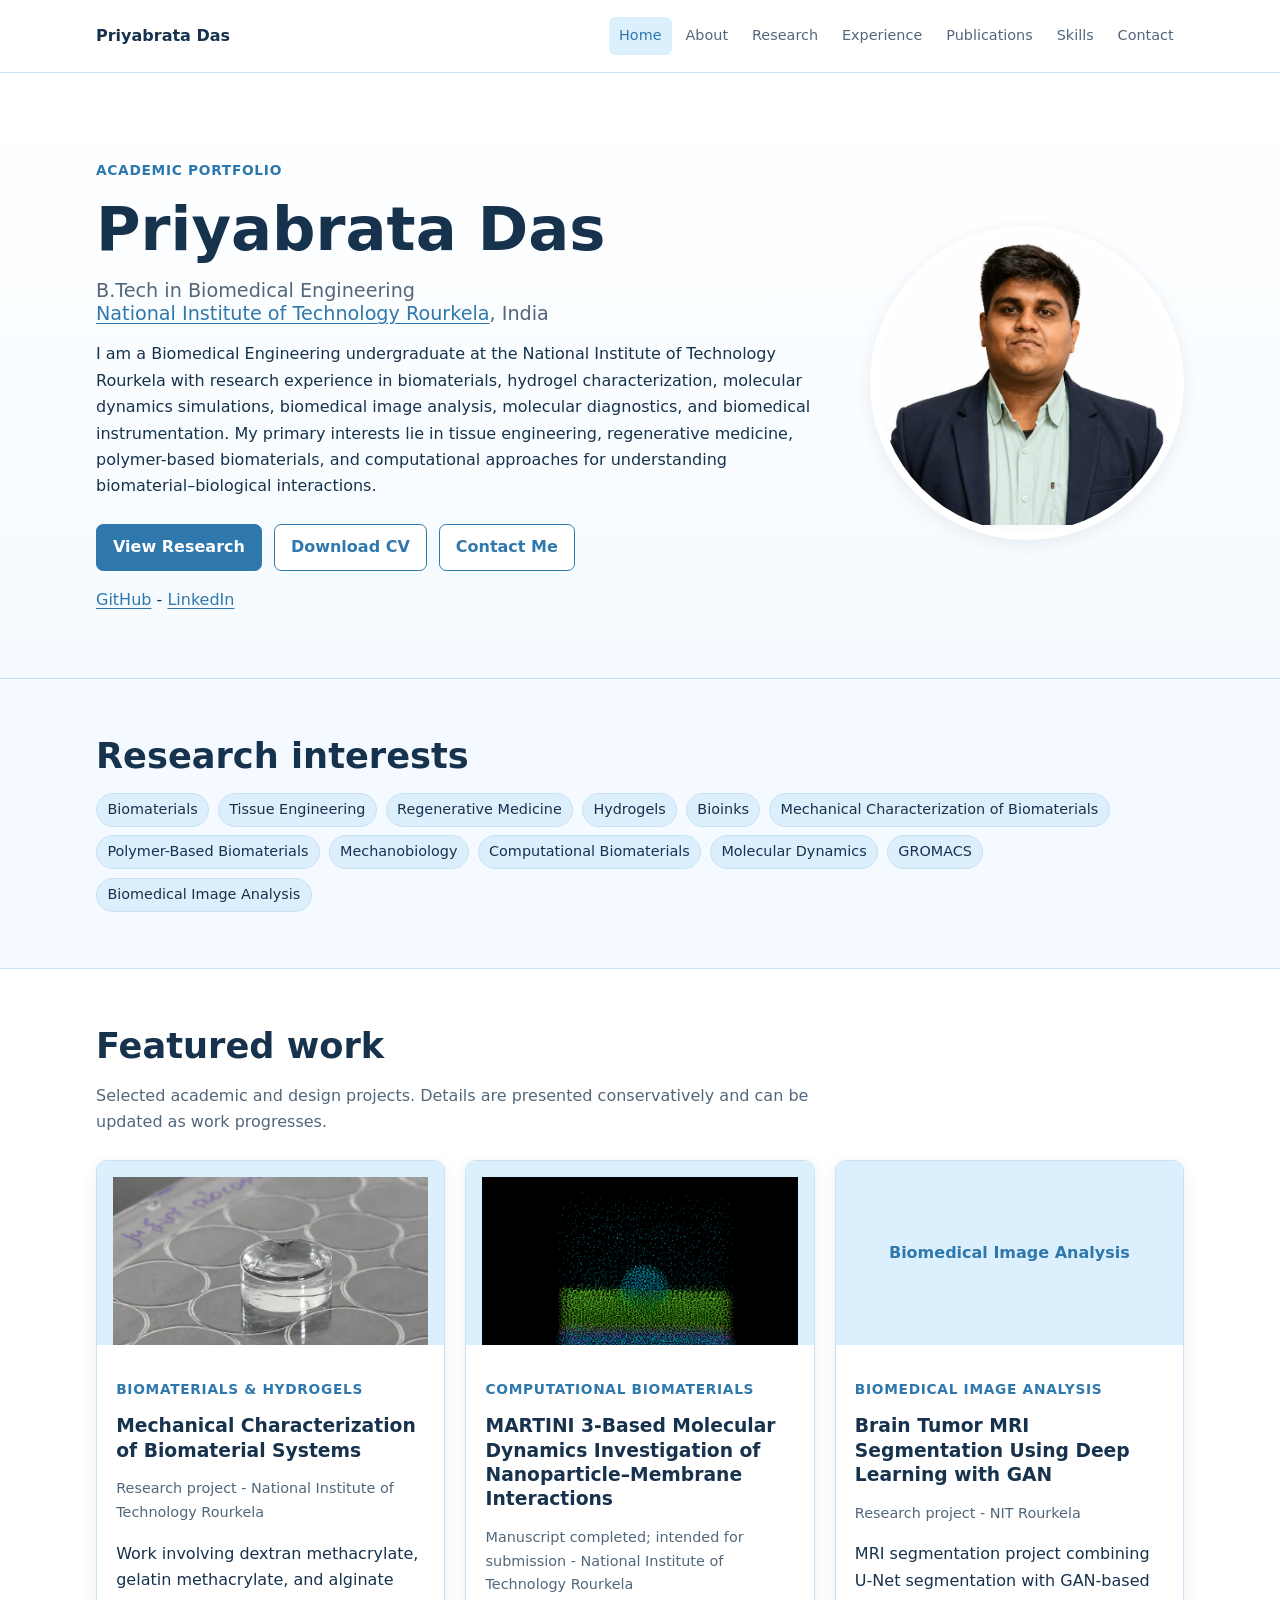
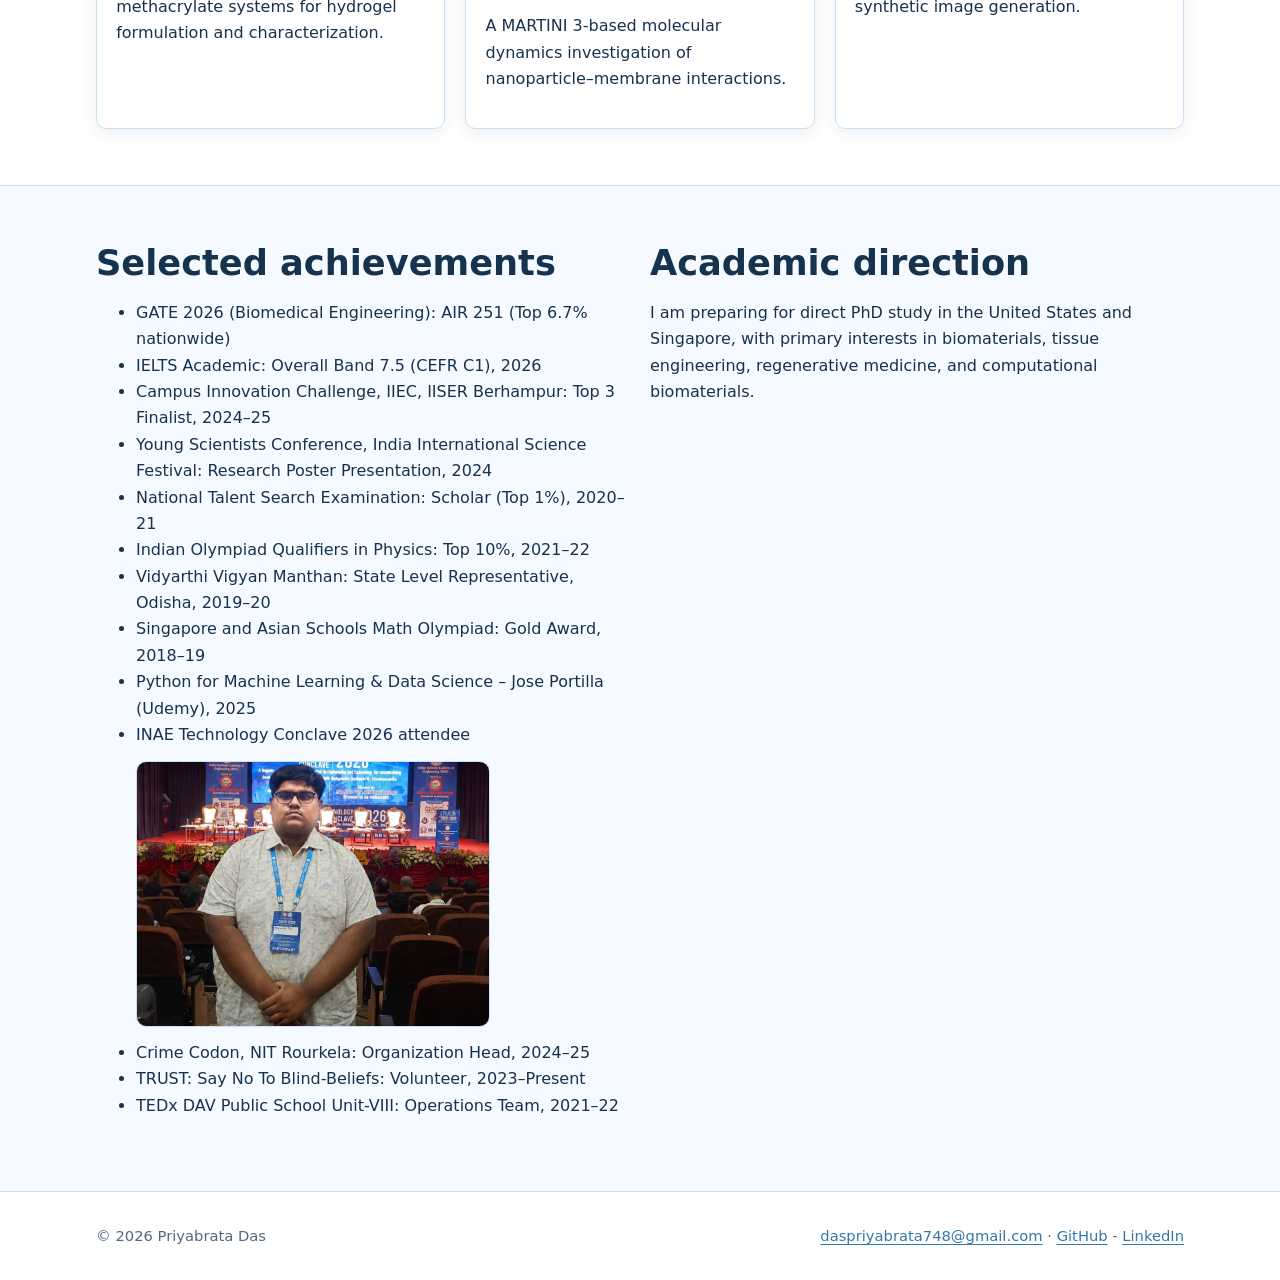
==== commit 2829f2a8: "Use plain project metadata separators" ====
--- a/index.html
+++ b/index.html
@@ -1 +1 @@
-﻿<!doctype html><html lang="en"><head><meta charset="utf-8"><meta name="viewport" content="width=device-width,initial-scale=1"><title>Priyabrata Das | Biomedical Engineering</title><meta name="description" content="Academic portfolio of Priyabrata Das, Biomedical Engineering undergraduate."><link rel="canonical" href="https://priyabratadas1.github.io/"><meta property="og:title" content="Priyabrata Das | Academic Portfolio"><meta property="og:description" content="Biomedical Engineering undergraduate seeking Fall/August 2027 direct PhD opportunities."><meta property="og:type" content="website"><meta property="og:image" content="https://priyabratadas1.github.io/assets/images/profile.jpg"><meta name="twitter:card" content="summary"><link rel="icon" href="favicon.svg"><link rel="stylesheet" href="styles.css"><script defer src="data.js?v=20260721"></script><script defer src="script.js?v=20260721"></script><script type="application/ld+json">{"@context":"https://schema.org","@type":"Person","name":"Priyabrata Das","email":"mailto:daspriyabrata748@gmail.com","url":"https://priyabratadas1.github.io","sameAs":["https://github.com/PriyabrataDas1"]}</script></head><body><a class="skip-link" href="#main">Skip to main content</a><header class="site-header"><div class="nav-wrap"><a class="brand" href="index.html">Priyabrata Das</a><button class="menu-button" aria-expanded="false" aria-controls="site-nav">Menu</button><nav aria-label="Primary"><ul class="nav-list" id="site-nav"><li><a aria-current="page" href="index.html">Home</a></li><li><a href="about.html">About</a></li><li><a href="research.html">Research</a></li><li><a href="experience.html">Experience</a></li><li><a href="publications.html">Publications</a></li><li><a href="skills.html">Skills</a></li><li><a href="contact.html">Contact</a></li></ul></nav></div></header><main id="main"><section class="page-hero"><div class="container hero-grid"><div><p class="eyebrow">Academic portfolio</p><h1 data-profile="name">Priyabrata Das</h1><h2>B.Tech in Biomedical Engineering<br><a href="https://www.nitrkl.ac.in/" target="_blank" rel="noopener noreferrer">National Institute of Technology Rourkela</a>, India</h2><p class="availability" data-profile="availability">Seeking Fall/August 2027 Direct PhD Opportunities</p><p data-profile="intro">Biomedical Engineering undergraduate exploring biomaterials and computational approaches.</p><div class="actions"><a class="button" href="research.html">View Research</a><a class="button secondary" href="cv.html">Download CV</a><a class="button secondary" href="contact.html">Contact Me</a></div><p data-socials><a href="https://github.com/PriyabrataDas1">GitHub</a></p></div><div class="profile-wrap"><img class="profile-image" src="assets/images/profile.jpg" alt="Professional photograph of Priyabrata Das" onerror="this.outerHTML='<div class=\'image-placeholder\'>Add profile photograph</div>'"></div></div></section><section><div class="container"><h2>Research interests</h2><div class="tags" data-interests><span class="tag">Biomaterials</span><span class="tag">Tissue Engineering</span><span class="tag">Hydrogels</span></div></div></section><section class="section-tint"><div class="container"><h2>Featured work</h2><p class="section-intro">Selected academic and design projects. Details are presented conservatively and can be updated as work progresses.</p><div class="card-grid" data-projects="featured"><article class="card"><div class="card-body"><h3>Research projects</h3><p>Enable JavaScript to view project details from the central portfolio data file.</p></div></article></div></div></section><section><div class="container detail-grid"><article><h2>Selected achievements</h2><ul data-achievements><li>GATE Biomedical Engineering AIR 251</li></ul></article><article><h2>Academic direction</h2><p>I am preparing for direct PhD study in the United States and Singapore, with primary interests in biomaterials, tissue engineering, regenerative medicine, and computational biomaterials.</p></article></div></section></main><footer class="site-footer"><div class="container footer-row"><span>&copy; <span data-year>2026</span> Priyabrata Das</span><span><a data-email href="mailto:daspriyabrata748@gmail.com">daspriyabrata748@gmail.com</a> &middot; <span data-socials></span></span><span>Built with HTML, CSS and JavaScript. Hosted on GitHub Pages.</span></div></footer></body></html>
+﻿<!doctype html><html lang="en"><head><meta charset="utf-8"><meta name="viewport" content="width=device-width,initial-scale=1"><title>Priyabrata Das | Biomedical Engineering</title><meta name="description" content="Academic portfolio of Priyabrata Das, Biomedical Engineering undergraduate."><link rel="canonical" href="https://priyabratadas1.github.io/"><meta property="og:title" content="Priyabrata Das | Academic Portfolio"><meta property="og:description" content="Biomedical Engineering undergraduate seeking Fall/August 2027 direct PhD opportunities."><meta property="og:type" content="website"><meta property="og:image" content="https://priyabratadas1.github.io/assets/images/profile.jpg"><meta name="twitter:card" content="summary"><link rel="icon" href="favicon.svg"><link rel="stylesheet" href="styles.css"><script defer src="data.js?v=20260721"></script><script defer src="script.js?v=20260722"></script><script type="application/ld+json">{"@context":"https://schema.org","@type":"Person","name":"Priyabrata Das","email":"mailto:daspriyabrata748@gmail.com","url":"https://priyabratadas1.github.io","sameAs":["https://github.com/PriyabrataDas1"]}</script></head><body><a class="skip-link" href="#main">Skip to main content</a><header class="site-header"><div class="nav-wrap"><a class="brand" href="index.html">Priyabrata Das</a><button class="menu-button" aria-expanded="false" aria-controls="site-nav">Menu</button><nav aria-label="Primary"><ul class="nav-list" id="site-nav"><li><a aria-current="page" href="index.html">Home</a></li><li><a href="about.html">About</a></li><li><a href="research.html">Research</a></li><li><a href="experience.html">Experience</a></li><li><a href="publications.html">Publications</a></li><li><a href="skills.html">Skills</a></li><li><a href="contact.html">Contact</a></li></ul></nav></div></header><main id="main"><section class="page-hero"><div class="container hero-grid"><div><p class="eyebrow">Academic portfolio</p><h1 data-profile="name">Priyabrata Das</h1><h2>B.Tech in Biomedical Engineering<br><a href="https://www.nitrkl.ac.in/" target="_blank" rel="noopener noreferrer">National Institute of Technology Rourkela</a>, India</h2><p class="availability" data-profile="availability">Seeking Fall/August 2027 Direct PhD Opportunities</p><p data-profile="intro">Biomedical Engineering undergraduate exploring biomaterials and computational approaches.</p><div class="actions"><a class="button" href="research.html">View Research</a><a class="button secondary" href="cv.html">Download CV</a><a class="button secondary" href="contact.html">Contact Me</a></div><p data-socials><a href="https://github.com/PriyabrataDas1">GitHub</a></p></div><div class="profile-wrap"><img class="profile-image" src="assets/images/profile.jpg" alt="Professional photograph of Priyabrata Das" onerror="this.outerHTML='<div class=\'image-placeholder\'>Add profile photograph</div>'"></div></div></section><section><div class="container"><h2>Research interests</h2><div class="tags" data-interests><span class="tag">Biomaterials</span><span class="tag">Tissue Engineering</span><span class="tag">Hydrogels</span></div></div></section><section class="section-tint"><div class="container"><h2>Featured work</h2><p class="section-intro">Selected academic and design projects. Details are presented conservatively and can be updated as work progresses.</p><div class="card-grid" data-projects="featured"><article class="card"><div class="card-body"><h3>Research projects</h3><p>Enable JavaScript to view project details from the central portfolio data file.</p></div></article></div></div></section><section><div class="container detail-grid"><article><h2>Selected achievements</h2><ul data-achievements><li>GATE Biomedical Engineering AIR 251</li></ul></article><article><h2>Academic direction</h2><p>I am preparing for direct PhD study in the United States and Singapore, with primary interests in biomaterials, tissue engineering, regenerative medicine, and computational biomaterials.</p></article></div></section></main><footer class="site-footer"><div class="container footer-row"><span>&copy; <span data-year>2026</span> Priyabrata Das</span><span><a data-email href="mailto:daspriyabrata748@gmail.com">daspriyabrata748@gmail.com</a> &middot; <span data-socials></span></span><span>Built with HTML, CSS and JavaScript. Hosted on GitHub Pages.</span></div></footer></body></html>
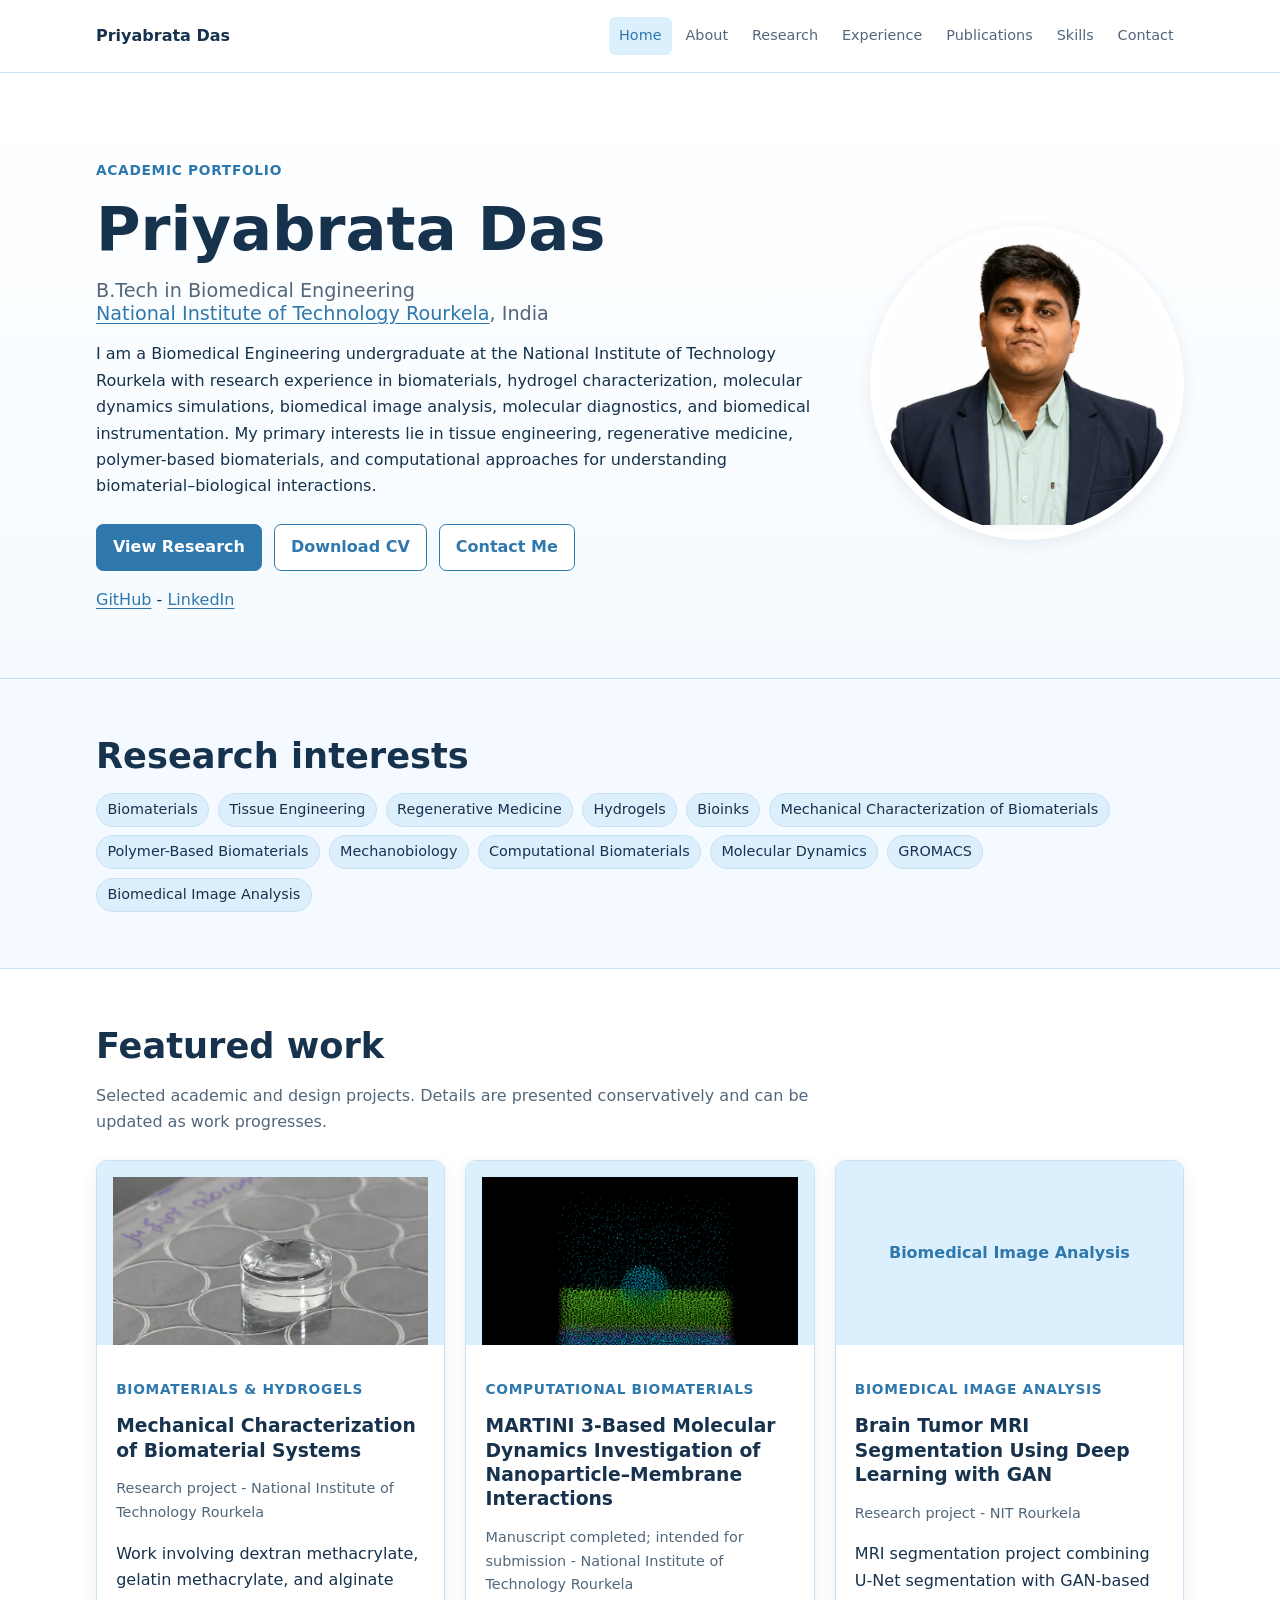
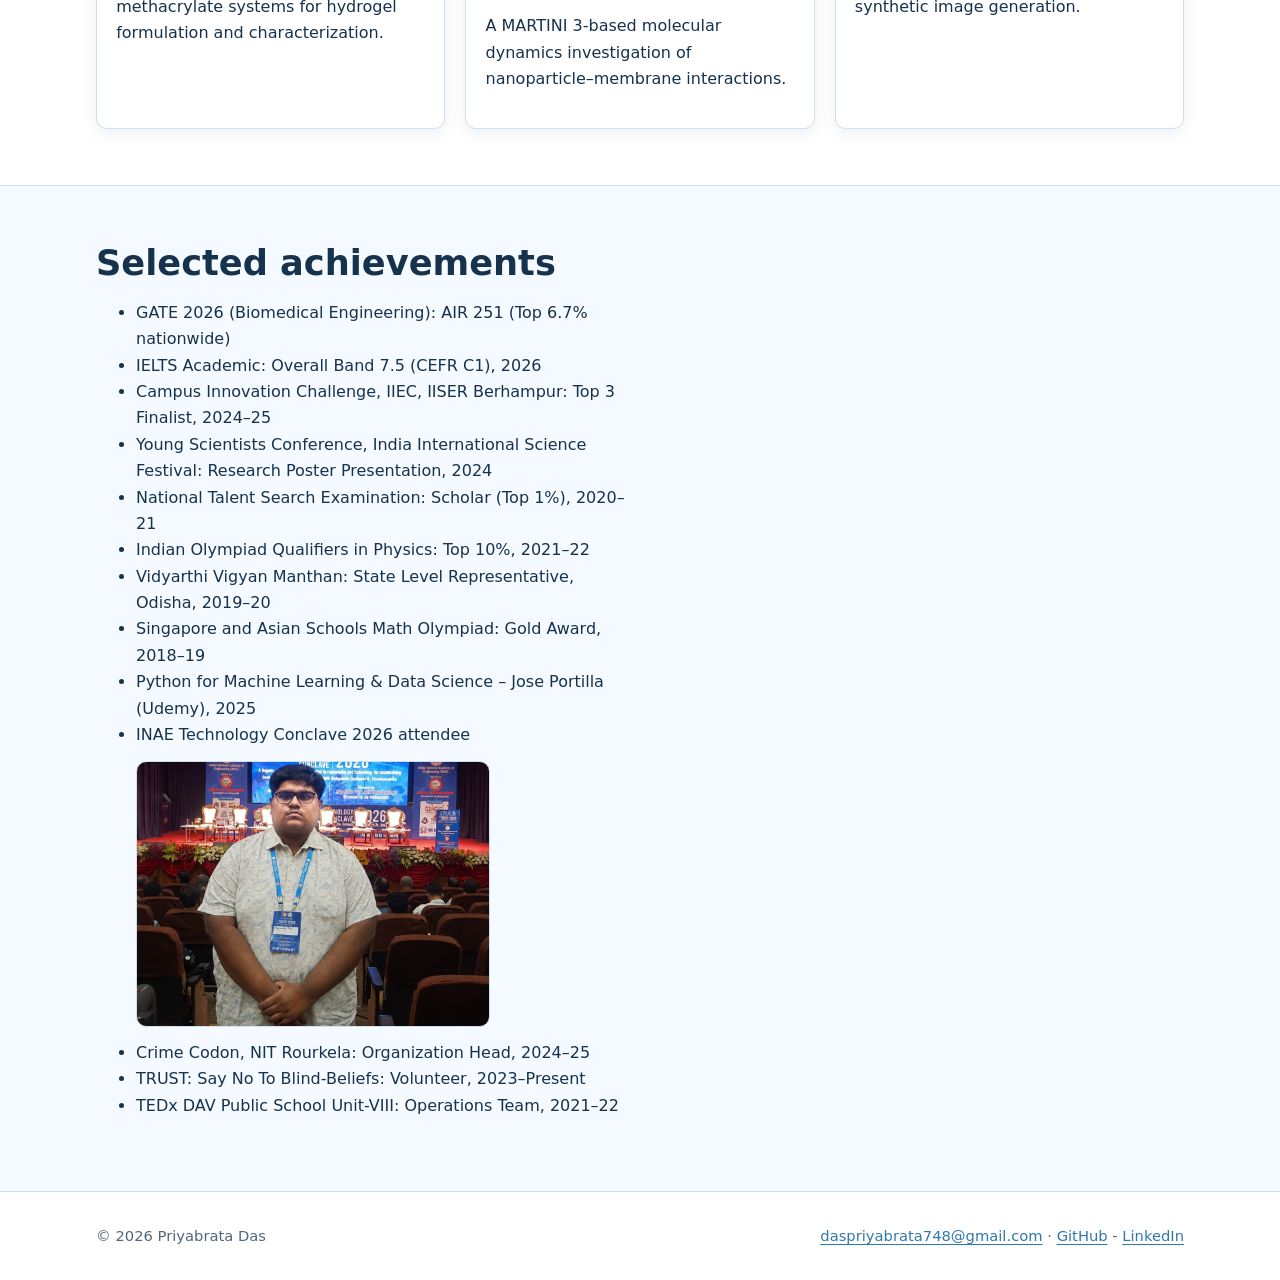
==== commit bf900449: "Remove academic direction homepage block" ====
--- a/index.html
+++ b/index.html
@@ -1 +1 @@
-﻿<!doctype html><html lang="en"><head><meta charset="utf-8"><meta name="viewport" content="width=device-width,initial-scale=1"><title>Priyabrata Das | Biomedical Engineering</title><meta name="description" content="Academic portfolio of Priyabrata Das, Biomedical Engineering undergraduate."><link rel="canonical" href="https://priyabratadas1.github.io/"><meta property="og:title" content="Priyabrata Das | Academic Portfolio"><meta property="og:description" content="Biomedical Engineering undergraduate seeking Fall/August 2027 direct PhD opportunities."><meta property="og:type" content="website"><meta property="og:image" content="https://priyabratadas1.github.io/assets/images/profile.jpg"><meta name="twitter:card" content="summary"><link rel="icon" href="favicon.svg"><link rel="stylesheet" href="styles.css"><script defer src="data.js?v=20260721"></script><script defer src="script.js?v=20260722"></script><script type="application/ld+json">{"@context":"https://schema.org","@type":"Person","name":"Priyabrata Das","email":"mailto:daspriyabrata748@gmail.com","url":"https://priyabratadas1.github.io","sameAs":["https://github.com/PriyabrataDas1"]}</script></head><body><a class="skip-link" href="#main">Skip to main content</a><header class="site-header"><div class="nav-wrap"><a class="brand" href="index.html">Priyabrata Das</a><button class="menu-button" aria-expanded="false" aria-controls="site-nav">Menu</button><nav aria-label="Primary"><ul class="nav-list" id="site-nav"><li><a aria-current="page" href="index.html">Home</a></li><li><a href="about.html">About</a></li><li><a href="research.html">Research</a></li><li><a href="experience.html">Experience</a></li><li><a href="publications.html">Publications</a></li><li><a href="skills.html">Skills</a></li><li><a href="contact.html">Contact</a></li></ul></nav></div></header><main id="main"><section class="page-hero"><div class="container hero-grid"><div><p class="eyebrow">Academic portfolio</p><h1 data-profile="name">Priyabrata Das</h1><h2>B.Tech in Biomedical Engineering<br><a href="https://www.nitrkl.ac.in/" target="_blank" rel="noopener noreferrer">National Institute of Technology Rourkela</a>, India</h2><p class="availability" data-profile="availability">Seeking Fall/August 2027 Direct PhD Opportunities</p><p data-profile="intro">Biomedical Engineering undergraduate exploring biomaterials and computational approaches.</p><div class="actions"><a class="button" href="research.html">View Research</a><a class="button secondary" href="cv.html">Download CV</a><a class="button secondary" href="contact.html">Contact Me</a></div><p data-socials><a href="https://github.com/PriyabrataDas1">GitHub</a></p></div><div class="profile-wrap"><img class="profile-image" src="assets/images/profile.jpg" alt="Professional photograph of Priyabrata Das" onerror="this.outerHTML='<div class=\'image-placeholder\'>Add profile photograph</div>'"></div></div></section><section><div class="container"><h2>Research interests</h2><div class="tags" data-interests><span class="tag">Biomaterials</span><span class="tag">Tissue Engineering</span><span class="tag">Hydrogels</span></div></div></section><section class="section-tint"><div class="container"><h2>Featured work</h2><p class="section-intro">Selected academic and design projects. Details are presented conservatively and can be updated as work progresses.</p><div class="card-grid" data-projects="featured"><article class="card"><div class="card-body"><h3>Research projects</h3><p>Enable JavaScript to view project details from the central portfolio data file.</p></div></article></div></div></section><section><div class="container detail-grid"><article><h2>Selected achievements</h2><ul data-achievements><li>GATE Biomedical Engineering AIR 251</li></ul></article><article><h2>Academic direction</h2><p>I am preparing for direct PhD study in the United States and Singapore, with primary interests in biomaterials, tissue engineering, regenerative medicine, and computational biomaterials.</p></article></div></section></main><footer class="site-footer"><div class="container footer-row"><span>&copy; <span data-year>2026</span> Priyabrata Das</span><span><a data-email href="mailto:daspriyabrata748@gmail.com">daspriyabrata748@gmail.com</a> &middot; <span data-socials></span></span><span>Built with HTML, CSS and JavaScript. Hosted on GitHub Pages.</span></div></footer></body></html>
+﻿<!doctype html><html lang="en"><head><meta charset="utf-8"><meta name="viewport" content="width=device-width,initial-scale=1"><title>Priyabrata Das | Biomedical Engineering</title><meta name="description" content="Academic portfolio of Priyabrata Das, Biomedical Engineering undergraduate."><link rel="canonical" href="https://priyabratadas1.github.io/"><meta property="og:title" content="Priyabrata Das | Academic Portfolio"><meta property="og:description" content="Biomedical Engineering undergraduate seeking Fall/August 2027 direct PhD opportunities."><meta property="og:type" content="website"><meta property="og:image" content="https://priyabratadas1.github.io/assets/images/profile.jpg"><meta name="twitter:card" content="summary"><link rel="icon" href="favicon.svg"><link rel="stylesheet" href="styles.css"><script defer src="data.js?v=20260721"></script><script defer src="script.js?v=20260722"></script><script type="application/ld+json">{"@context":"https://schema.org","@type":"Person","name":"Priyabrata Das","email":"mailto:daspriyabrata748@gmail.com","url":"https://priyabratadas1.github.io","sameAs":["https://github.com/PriyabrataDas1"]}</script></head><body><a class="skip-link" href="#main">Skip to main content</a><header class="site-header"><div class="nav-wrap"><a class="brand" href="index.html">Priyabrata Das</a><button class="menu-button" aria-expanded="false" aria-controls="site-nav">Menu</button><nav aria-label="Primary"><ul class="nav-list" id="site-nav"><li><a aria-current="page" href="index.html">Home</a></li><li><a href="about.html">About</a></li><li><a href="research.html">Research</a></li><li><a href="experience.html">Experience</a></li><li><a href="publications.html">Publications</a></li><li><a href="skills.html">Skills</a></li><li><a href="contact.html">Contact</a></li></ul></nav></div></header><main id="main"><section class="page-hero"><div class="container hero-grid"><div><p class="eyebrow">Academic portfolio</p><h1 data-profile="name">Priyabrata Das</h1><h2>B.Tech in Biomedical Engineering<br><a href="https://www.nitrkl.ac.in/" target="_blank" rel="noopener noreferrer">National Institute of Technology Rourkela</a>, India</h2><p class="availability" data-profile="availability">Seeking Fall/August 2027 Direct PhD Opportunities</p><p data-profile="intro">Biomedical Engineering undergraduate exploring biomaterials and computational approaches.</p><div class="actions"><a class="button" href="research.html">View Research</a><a class="button secondary" href="cv.html">Download CV</a><a class="button secondary" href="contact.html">Contact Me</a></div><p data-socials><a href="https://github.com/PriyabrataDas1">GitHub</a></p></div><div class="profile-wrap"><img class="profile-image" src="assets/images/profile.jpg" alt="Professional photograph of Priyabrata Das" onerror="this.outerHTML='<div class=\'image-placeholder\'>Add profile photograph</div>'"></div></div></section><section><div class="container"><h2>Research interests</h2><div class="tags" data-interests><span class="tag">Biomaterials</span><span class="tag">Tissue Engineering</span><span class="tag">Hydrogels</span></div></div></section><section class="section-tint"><div class="container"><h2>Featured work</h2><p class="section-intro">Selected academic and design projects. Details are presented conservatively and can be updated as work progresses.</p><div class="card-grid" data-projects="featured"><article class="card"><div class="card-body"><h3>Research projects</h3><p>Enable JavaScript to view project details from the central portfolio data file.</p></div></article></div></div></section><section><div class="container detail-grid"><article><h2>Selected achievements</h2><ul data-achievements><li>GATE Biomedical Engineering AIR 251</li></ul></article></div></section></main><footer class="site-footer"><div class="container footer-row"><span>&copy; <span data-year>2026</span> Priyabrata Das</span><span><a data-email href="mailto:daspriyabrata748@gmail.com">daspriyabrata748@gmail.com</a> &middot; <span data-socials></span></span><span>Built with HTML, CSS and JavaScript. Hosted on GitHub Pages.</span></div></footer></body></html>
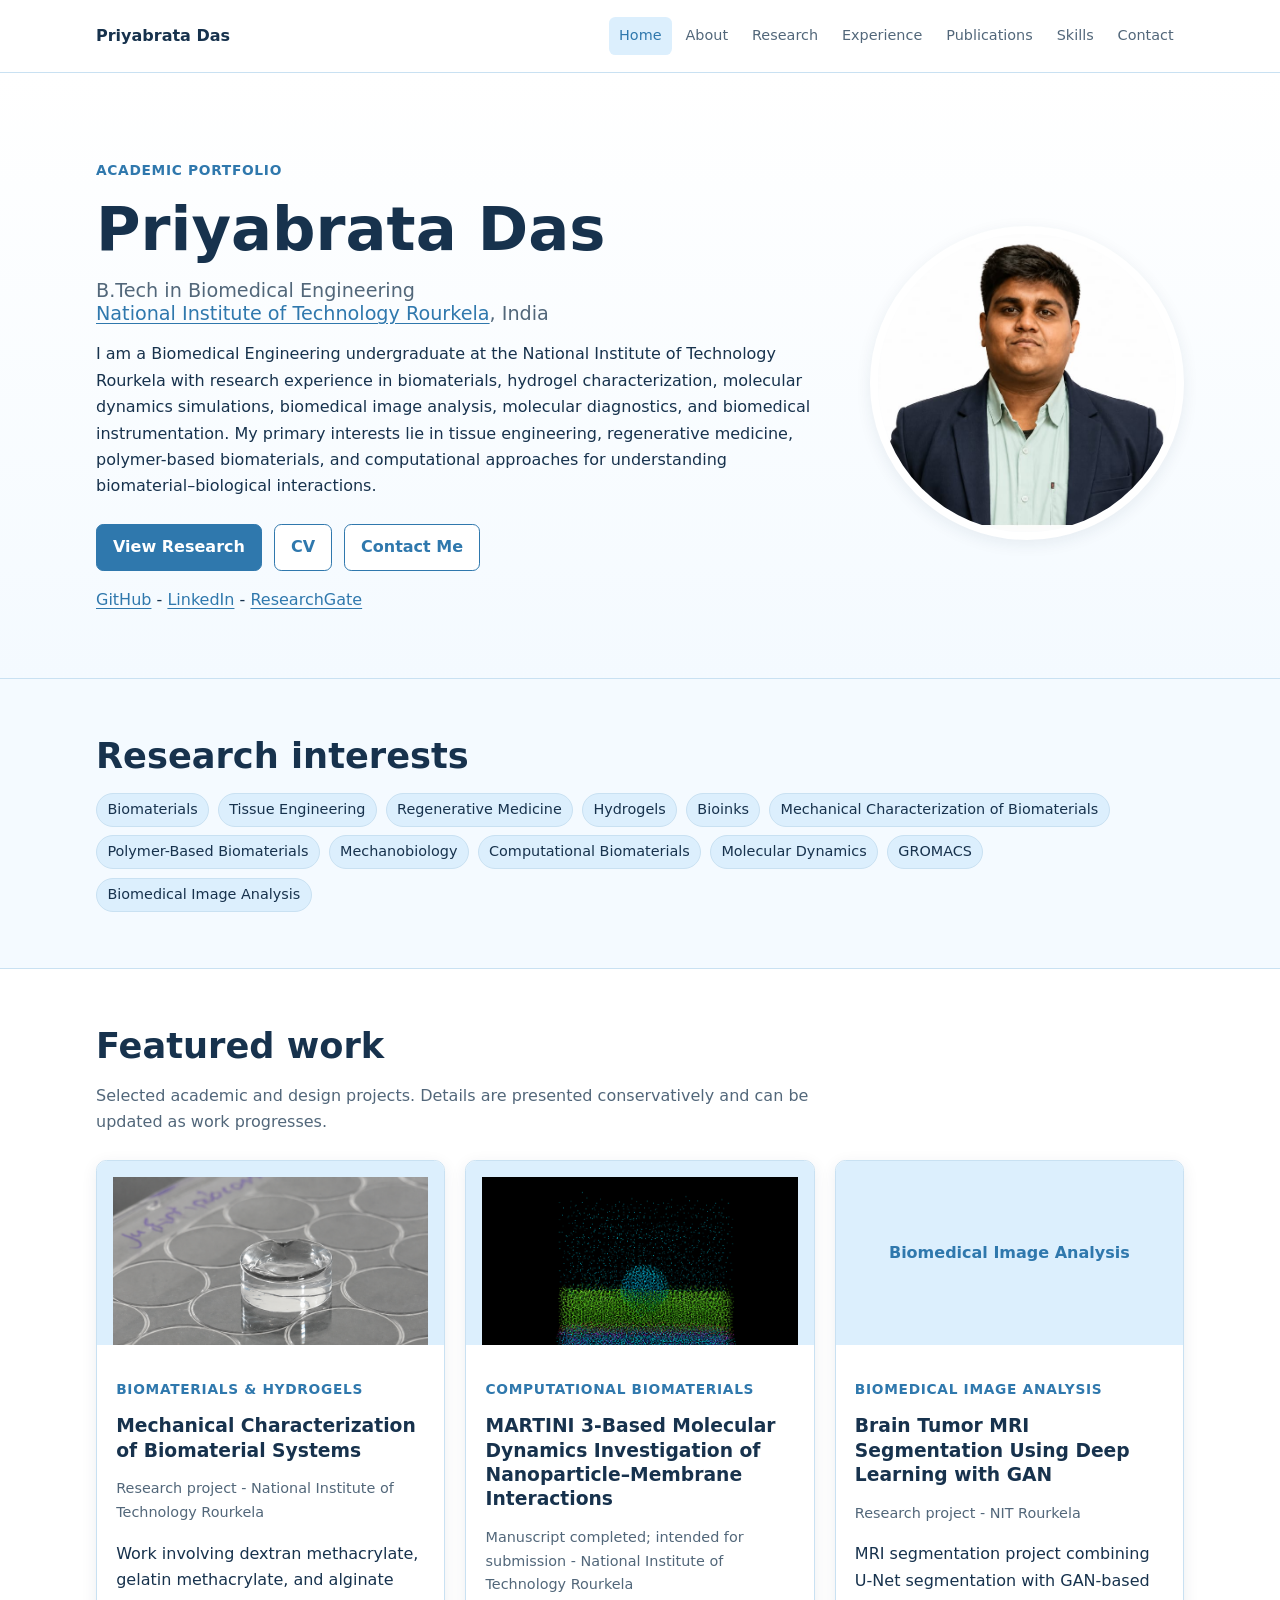
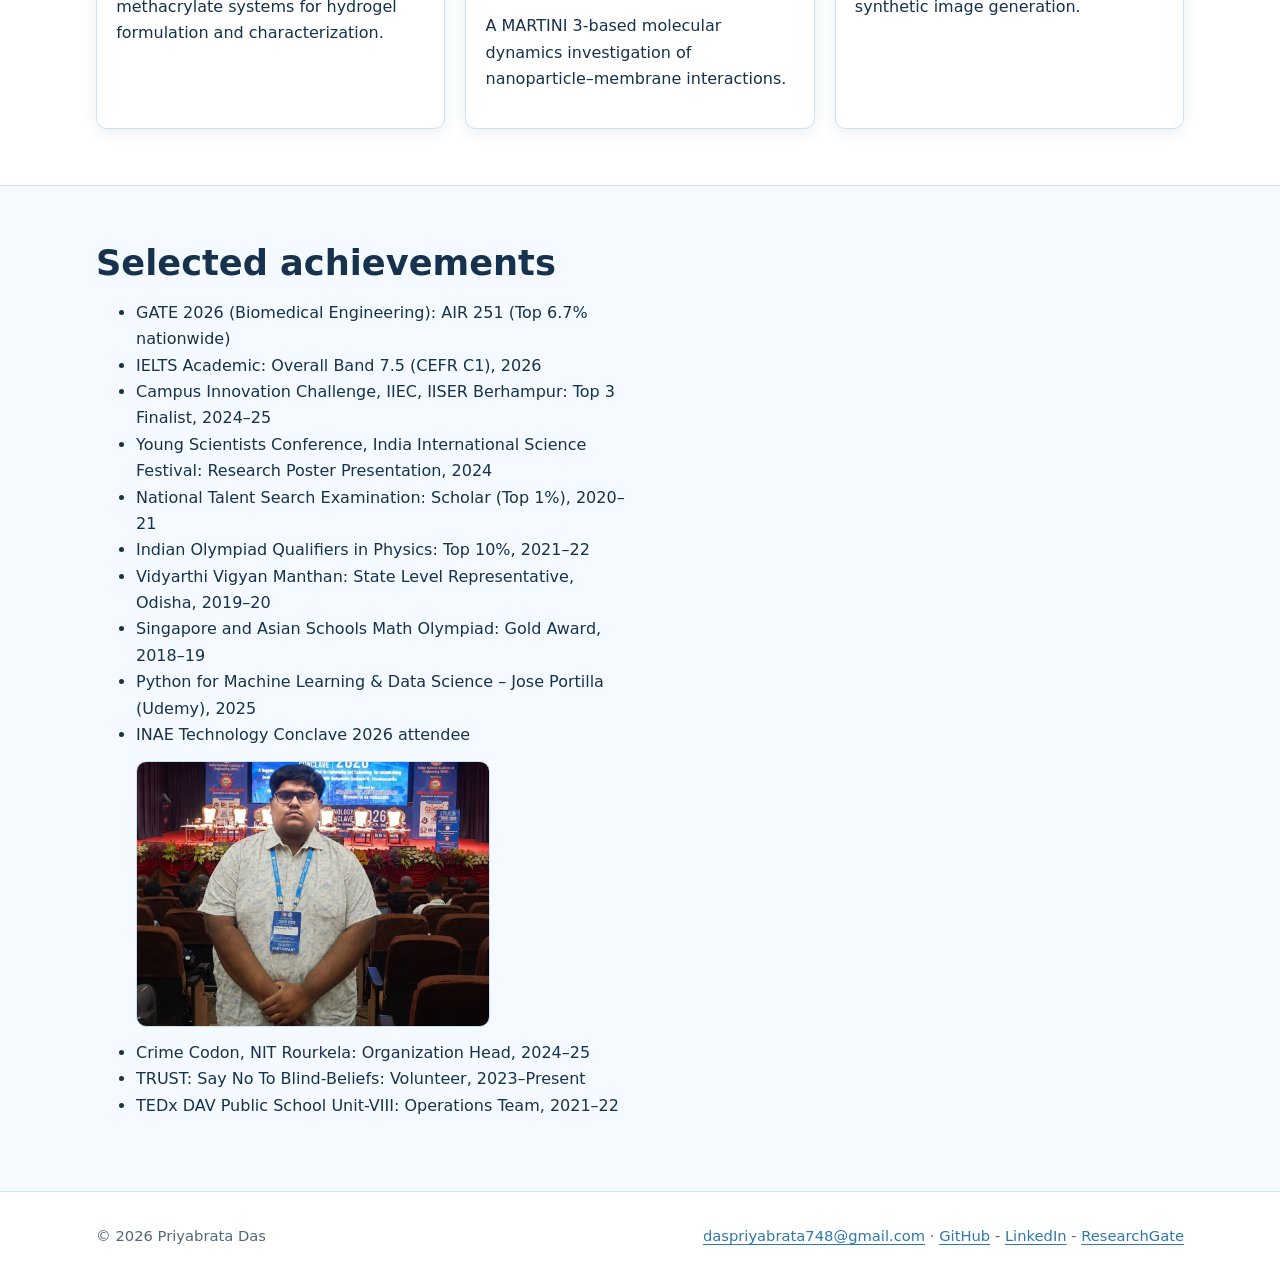
==== commit de572950: "Refine CV links" ====
--- a/index.html
+++ b/index.html
@@ -1 +1 @@
-﻿<!doctype html><html lang="en"><head><meta charset="utf-8"><meta name="viewport" content="width=device-width,initial-scale=1"><title>Priyabrata Das | Biomedical Engineering</title><meta name="description" content="Academic portfolio of Priyabrata Das, Biomedical Engineering undergraduate."><link rel="canonical" href="https://priyabratadas1.github.io/"><meta property="og:title" content="Priyabrata Das | Academic Portfolio"><meta property="og:description" content="Biomedical Engineering undergraduate seeking Fall/August 2027 direct PhD opportunities."><meta property="og:type" content="website"><meta property="og:image" content="https://priyabratadas1.github.io/assets/images/profile.jpg"><meta name="twitter:card" content="summary"><link rel="icon" href="favicon.svg"><link rel="stylesheet" href="styles.css"><script defer src="data.js?v=20260721"></script><script defer src="script.js?v=20260722"></script><script type="application/ld+json">{"@context":"https://schema.org","@type":"Person","name":"Priyabrata Das","email":"mailto:daspriyabrata748@gmail.com","url":"https://priyabratadas1.github.io","sameAs":["https://github.com/PriyabrataDas1"]}</script></head><body><a class="skip-link" href="#main">Skip to main content</a><header class="site-header"><div class="nav-wrap"><a class="brand" href="index.html">Priyabrata Das</a><button class="menu-button" aria-expanded="false" aria-controls="site-nav">Menu</button><nav aria-label="Primary"><ul class="nav-list" id="site-nav"><li><a aria-current="page" href="index.html">Home</a></li><li><a href="about.html">About</a></li><li><a href="research.html">Research</a></li><li><a href="experience.html">Experience</a></li><li><a href="publications.html">Publications</a></li><li><a href="skills.html">Skills</a></li><li><a href="contact.html">Contact</a></li></ul></nav></div></header><main id="main"><section class="page-hero"><div class="container hero-grid"><div><p class="eyebrow">Academic portfolio</p><h1 data-profile="name">Priyabrata Das</h1><h2>B.Tech in Biomedical Engineering<br><a href="https://www.nitrkl.ac.in/" target="_blank" rel="noopener noreferrer">National Institute of Technology Rourkela</a>, India</h2><p class="availability" data-profile="availability">Seeking Fall/August 2027 Direct PhD Opportunities</p><p data-profile="intro">Biomedical Engineering undergraduate exploring biomaterials and computational approaches.</p><div class="actions"><a class="button" href="research.html">View Research</a><a class="button secondary" href="cv.html">Download CV</a><a class="button secondary" href="contact.html">Contact Me</a></div><p data-socials><a href="https://github.com/PriyabrataDas1">GitHub</a></p></div><div class="profile-wrap"><img class="profile-image" src="assets/images/profile.jpg" alt="Professional photograph of Priyabrata Das" onerror="this.outerHTML='<div class=\'image-placeholder\'>Add profile photograph</div>'"></div></div></section><section><div class="container"><h2>Research interests</h2><div class="tags" data-interests><span class="tag">Biomaterials</span><span class="tag">Tissue Engineering</span><span class="tag">Hydrogels</span></div></div></section><section class="section-tint"><div class="container"><h2>Featured work</h2><p class="section-intro">Selected academic and design projects. Details are presented conservatively and can be updated as work progresses.</p><div class="card-grid" data-projects="featured"><article class="card"><div class="card-body"><h3>Research projects</h3><p>Enable JavaScript to view project details from the central portfolio data file.</p></div></article></div></div></section><section><div class="container detail-grid"><article><h2>Selected achievements</h2><ul data-achievements><li>GATE Biomedical Engineering AIR 251</li></ul></article></div></section></main><footer class="site-footer"><div class="container footer-row"><span>&copy; <span data-year>2026</span> Priyabrata Das</span><span><a data-email href="mailto:daspriyabrata748@gmail.com">daspriyabrata748@gmail.com</a> &middot; <span data-socials></span></span><span>Built with HTML, CSS and JavaScript. Hosted on GitHub Pages.</span></div></footer></body></html>
+<!doctype html><html lang="en"><head><meta charset="utf-8"><meta name="viewport" content="width=device-width,initial-scale=1"><title>Priyabrata Das | Biomedical Engineering</title><meta name="description" content="Academic portfolio of Priyabrata Das, Biomedical Engineering undergraduate."><link rel="canonical" href="https://priyabratadas1.github.io/"><meta property="og:title" content="Priyabrata Das | Academic Portfolio"><meta property="og:description" content="Biomedical Engineering undergraduate seeking Fall/August 2027 direct PhD opportunities."><meta property="og:type" content="website"><meta property="og:image" content="https://priyabratadas1.github.io/assets/images/profile.jpg"><meta name="twitter:card" content="summary"><link rel="icon" href="favicon.svg"><link rel="stylesheet" href="styles.css"><script defer src="data.js?v=20260721"></script><script defer src="script.js?v=20260722"></script><script type="application/ld+json">{"@context":"https://schema.org","@type":"Person","name":"Priyabrata Das","email":"mailto:daspriyabrata748@gmail.com","url":"https://priyabratadas1.github.io","sameAs":["https://github.com/PriyabrataDas1"]}</script></head><body><a class="skip-link" href="#main">Skip to main content</a><header class="site-header"><div class="nav-wrap"><a class="brand" href="index.html">Priyabrata Das</a><button class="menu-button" aria-expanded="false" aria-controls="site-nav">Menu</button><nav aria-label="Primary"><ul class="nav-list" id="site-nav"><li><a aria-current="page" href="index.html">Home</a></li><li><a href="about.html">About</a></li><li><a href="research.html">Research</a></li><li><a href="experience.html">Experience</a></li><li><a href="publications.html">Publications</a></li><li><a href="skills.html">Skills</a></li><li><a href="contact.html">Contact</a></li></ul></nav></div></header><main id="main"><section class="page-hero"><div class="container hero-grid"><div><p class="eyebrow">Academic portfolio</p><h1 data-profile="name">Priyabrata Das</h1><h2>B.Tech in Biomedical Engineering<br><a href="https://www.nitrkl.ac.in/" target="_blank" rel="noopener noreferrer">National Institute of Technology Rourkela</a>, India</h2><p class="availability" data-profile="availability">Seeking Fall/August 2027 Direct PhD Opportunities</p><p data-profile="intro">Biomedical Engineering undergraduate exploring biomaterials and computational approaches.</p><div class="actions"><a class="button" href="research.html">View Research</a><a class="button secondary" href="cv.html">CV</a><a class="button secondary" href="contact.html">Contact Me</a></div><p data-socials><a href="https://github.com/PriyabrataDas1">GitHub</a></p></div><div class="profile-wrap"><img class="profile-image" src="assets/images/profile.jpg" alt="Professional photograph of Priyabrata Das" onerror="this.outerHTML='<div class=\'image-placeholder\'>Add profile photograph</div>'"></div></div></section><section><div class="container"><h2>Research interests</h2><div class="tags" data-interests><span class="tag">Biomaterials</span><span class="tag">Tissue Engineering</span><span class="tag">Hydrogels</span></div></div></section><section class="section-tint"><div class="container"><h2>Featured work</h2><p class="section-intro">Selected academic and design projects. Details are presented conservatively and can be updated as work progresses.</p><div class="card-grid" data-projects="featured"><article class="card"><div class="card-body"><h3>Research projects</h3><p>Enable JavaScript to view project details from the central portfolio data file.</p></div></article></div></div></section><section><div class="container detail-grid"><article><h2>Selected achievements</h2><ul data-achievements><li>GATE Biomedical Engineering AIR 251</li></ul></article></div></section></main><footer class="site-footer"><div class="container footer-row"><span>&copy; <span data-year>2026</span> Priyabrata Das</span><span><a data-email href="mailto:daspriyabrata748@gmail.com">daspriyabrata748@gmail.com</a> &middot; <span data-socials></span></span><span>Built with HTML, CSS and JavaScript. Hosted on GitHub Pages.</span></div></footer></body></html>
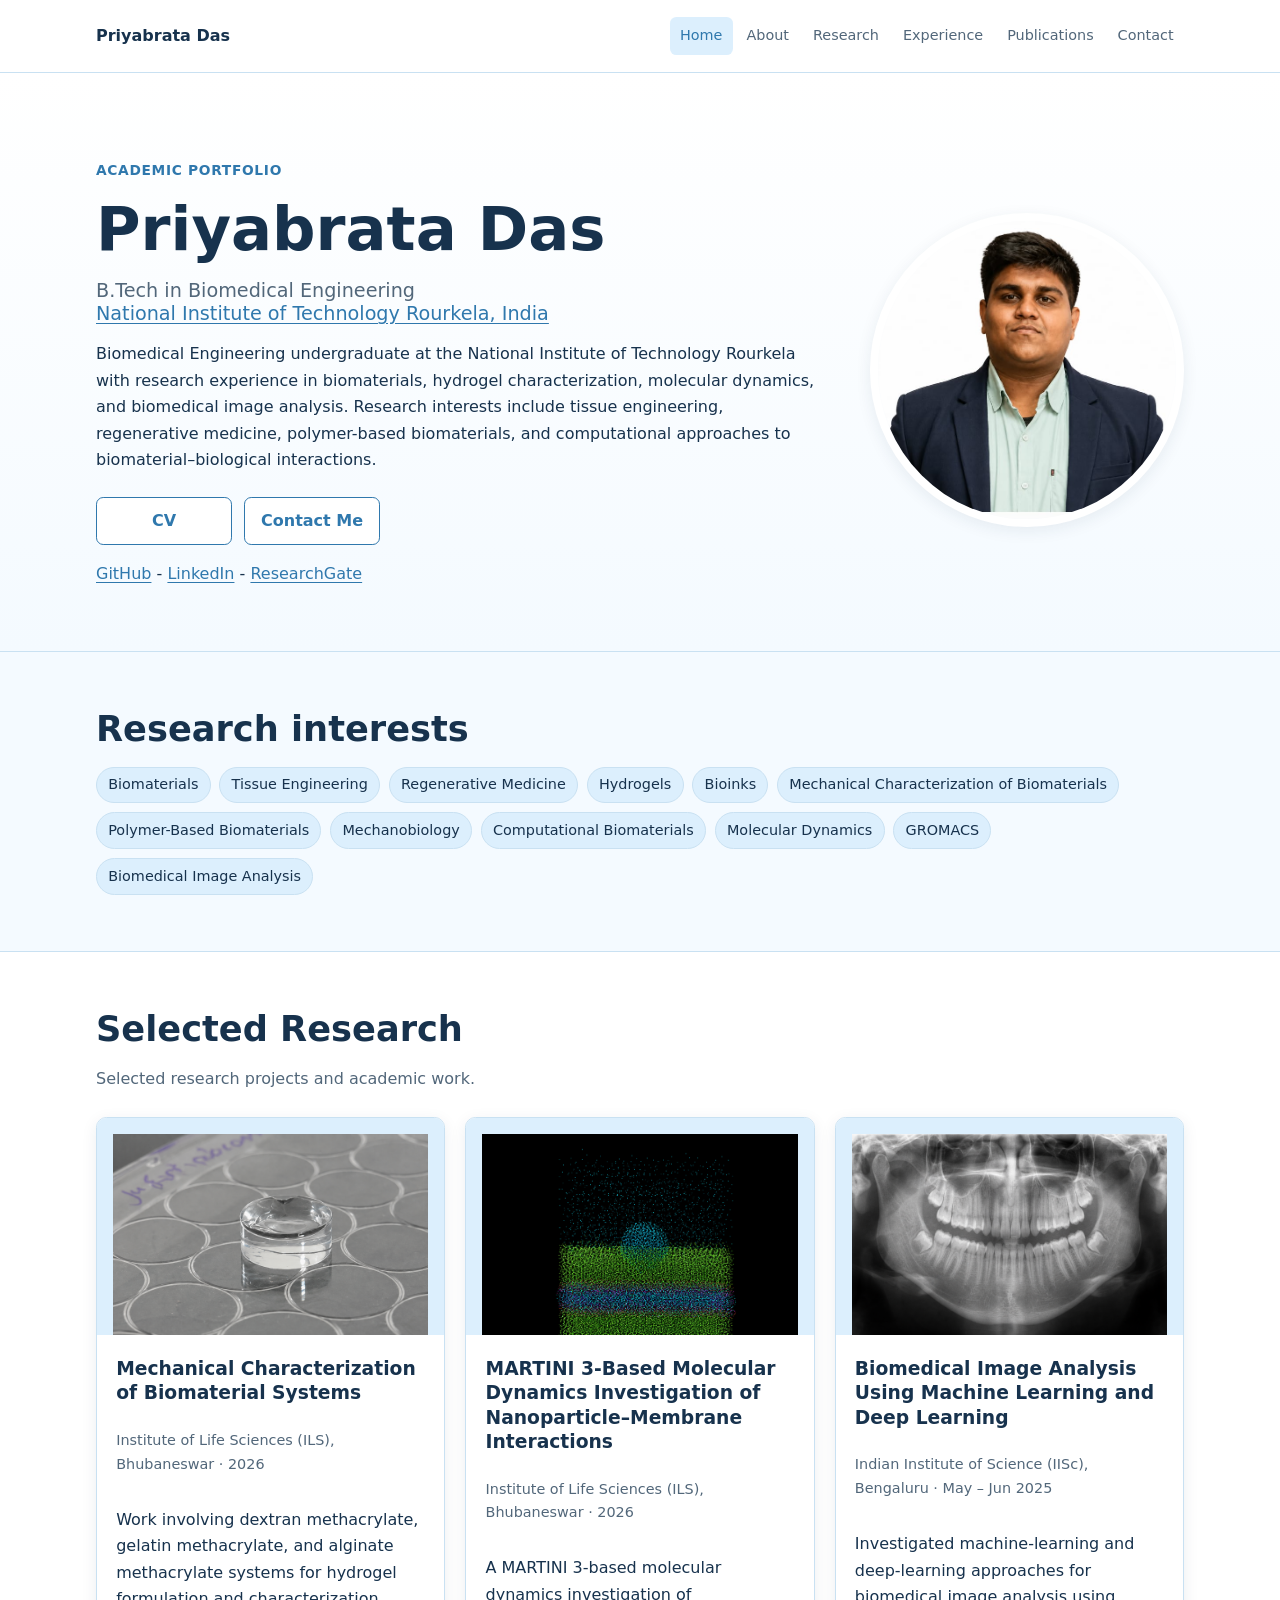
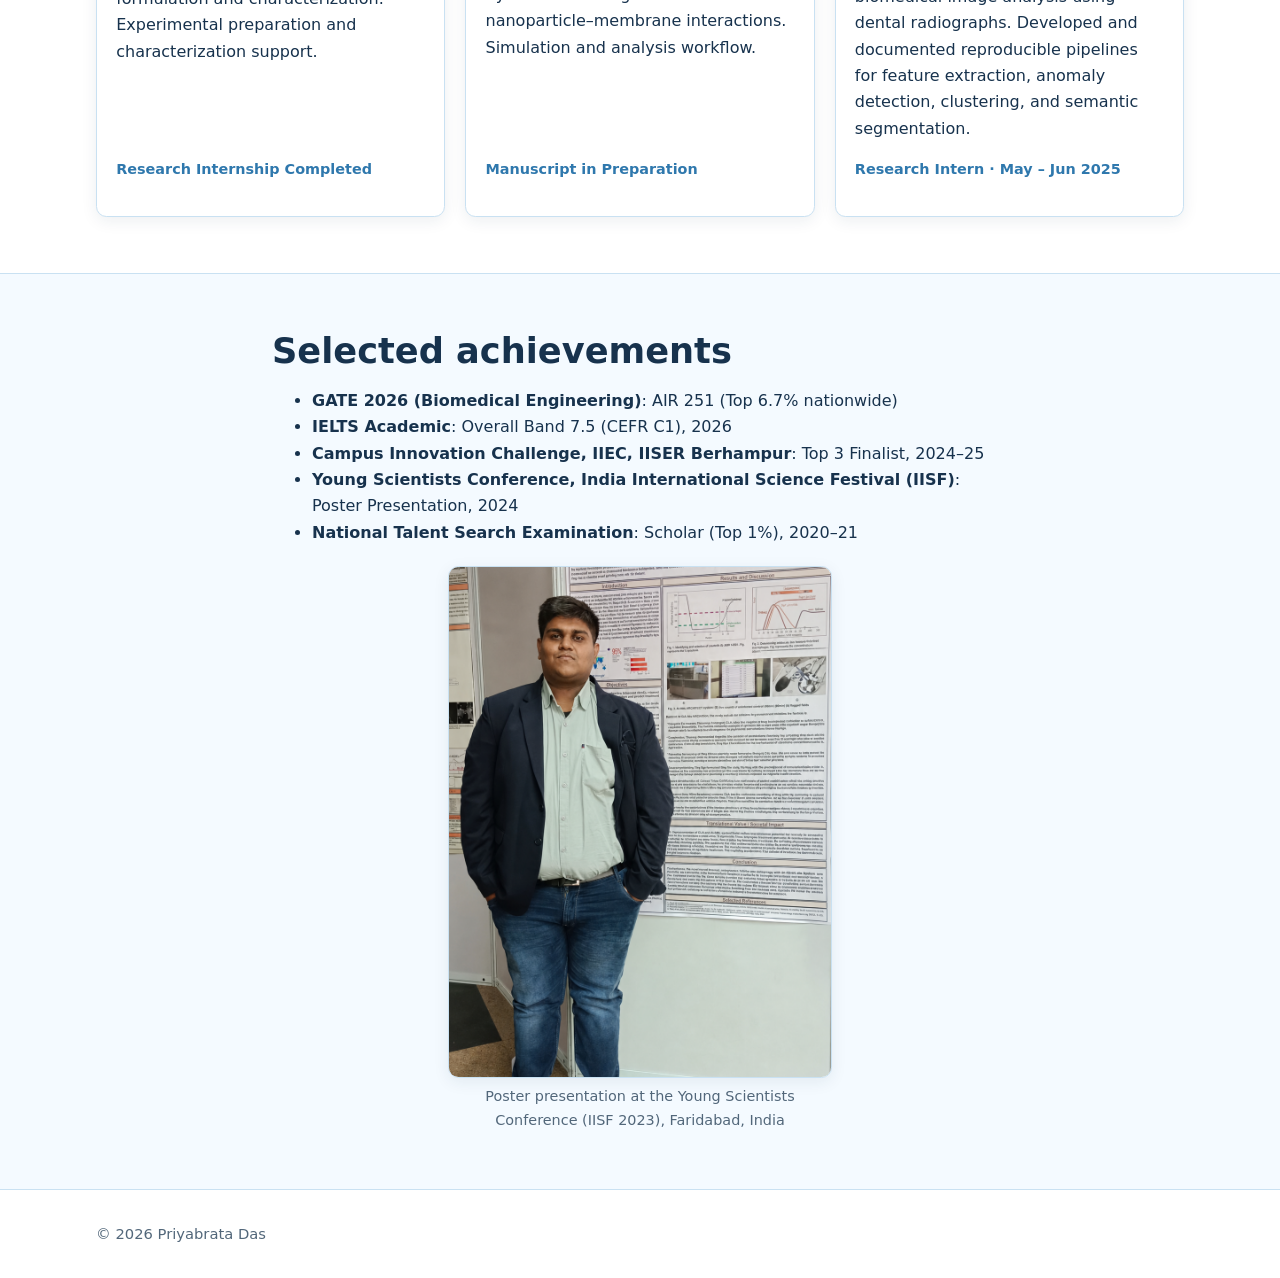
==== commit 15273da6: "Refine academic portfolio website" ====
--- a/index.html
+++ b/index.html
@@ -1 +1,31 @@
-<!doctype html><html lang="en"><head><meta charset="utf-8"><meta name="viewport" content="width=device-width,initial-scale=1"><title>Priyabrata Das | Biomedical Engineering</title><meta name="description" content="Academic portfolio of Priyabrata Das, Biomedical Engineering undergraduate."><link rel="canonical" href="https://priyabratadas1.github.io/"><meta property="og:title" content="Priyabrata Das | Academic Portfolio"><meta property="og:description" content="Biomedical Engineering undergraduate seeking Fall/August 2027 direct PhD opportunities."><meta property="og:type" content="website"><meta property="og:image" content="https://priyabratadas1.github.io/assets/images/profile.jpg"><meta name="twitter:card" content="summary"><link rel="icon" href="favicon.svg"><link rel="stylesheet" href="styles.css"><script defer src="data.js?v=20260721"></script><script defer src="script.js?v=20260722"></script><script type="application/ld+json">{"@context":"https://schema.org","@type":"Person","name":"Priyabrata Das","email":"mailto:daspriyabrata748@gmail.com","url":"https://priyabratadas1.github.io","sameAs":["https://github.com/PriyabrataDas1"]}</script></head><body><a class="skip-link" href="#main">Skip to main content</a><header class="site-header"><div class="nav-wrap"><a class="brand" href="index.html">Priyabrata Das</a><button class="menu-button" aria-expanded="false" aria-controls="site-nav">Menu</button><nav aria-label="Primary"><ul class="nav-list" id="site-nav"><li><a aria-current="page" href="index.html">Home</a></li><li><a href="about.html">About</a></li><li><a href="research.html">Research</a></li><li><a href="experience.html">Experience</a></li><li><a href="publications.html">Publications</a></li><li><a href="skills.html">Skills</a></li><li><a href="contact.html">Contact</a></li></ul></nav></div></header><main id="main"><section class="page-hero"><div class="container hero-grid"><div><p class="eyebrow">Academic portfolio</p><h1 data-profile="name">Priyabrata Das</h1><h2>B.Tech in Biomedical Engineering<br><a href="https://www.nitrkl.ac.in/" target="_blank" rel="noopener noreferrer">National Institute of Technology Rourkela</a>, India</h2><p class="availability" data-profile="availability">Seeking Fall/August 2027 Direct PhD Opportunities</p><p data-profile="intro">Biomedical Engineering undergraduate exploring biomaterials and computational approaches.</p><div class="actions"><a class="button" href="research.html">View Research</a><a class="button secondary" href="cv.html">CV</a><a class="button secondary" href="contact.html">Contact Me</a></div><p data-socials><a href="https://github.com/PriyabrataDas1">GitHub</a></p></div><div class="profile-wrap"><img class="profile-image" src="assets/images/profile.jpg" alt="Professional photograph of Priyabrata Das" onerror="this.outerHTML='<div class=\'image-placeholder\'>Add profile photograph</div>'"></div></div></section><section><div class="container"><h2>Research interests</h2><div class="tags" data-interests><span class="tag">Biomaterials</span><span class="tag">Tissue Engineering</span><span class="tag">Hydrogels</span></div></div></section><section class="section-tint"><div class="container"><h2>Featured work</h2><p class="section-intro">Selected academic and design projects. Details are presented conservatively and can be updated as work progresses.</p><div class="card-grid" data-projects="featured"><article class="card"><div class="card-body"><h3>Research projects</h3><p>Enable JavaScript to view project details from the central portfolio data file.</p></div></article></div></div></section><section><div class="container detail-grid"><article><h2>Selected achievements</h2><ul data-achievements><li>GATE Biomedical Engineering AIR 251</li></ul></article></div></section></main><footer class="site-footer"><div class="container footer-row"><span>&copy; <span data-year>2026</span> Priyabrata Das</span><span><a data-email href="mailto:daspriyabrata748@gmail.com">daspriyabrata748@gmail.com</a> &middot; <span data-socials></span></span><span>Built with HTML, CSS and JavaScript. Hosted on GitHub Pages.</span></div></footer></body></html>
+<!doctype html>
+<html lang="en">
+<head>
+  <meta charset="utf-8">
+  <meta name="viewport" content="width=device-width,initial-scale=1">
+  <title>Priyabrata Das | Biomedical Engineering</title>
+  <meta name="description" content="Academic portfolio of Priyabrata Das, with research in biomaterials and computational biomedical engineering.">
+  <link rel="canonical" href="https://priyabratadas1.github.io/">
+  <meta property="og:title" content="Priyabrata Das | Academic Portfolio">
+  <meta property="og:description" content="Research portfolio in biomaterials and computational biomedical engineering.">
+  <meta property="og:type" content="website">
+  <meta property="og:image" content="https://priyabratadas1.github.io/assets/images/profile.jpg">
+  <meta name="twitter:card" content="summary">
+  <link rel="icon" href="favicon.svg">
+  <link rel="stylesheet" href="styles.css">
+  <script defer src="data.js?v=20260720"></script>
+  <script defer src="script.js?v=20260724"></script>
+  <script type="application/ld+json">{"@context":"https://schema.org","@type":"Person","name":"Priyabrata Das","email":"mailto:daspriyabrata748@gmail.com","url":"https://priyabratadas1.github.io","sameAs":["https://github.com/PriyabrataDas1"]}</script>
+</head>
+<body>
+  <a class="skip-link" href="#main">Skip to main content</a>
+  <header class="site-header"><div class="nav-wrap"><a class="brand" href="index.html">Priyabrata Das</a><button class="menu-button" aria-expanded="false" aria-controls="site-nav">Menu</button><nav aria-label="Primary"><ul class="nav-list" id="site-nav"><li><a aria-current="page" href="index.html">Home</a></li><li><a href="about.html">About</a></li><li><a href="research.html">Research</a></li><li><a href="experience.html">Experience</a></li><li><a href="publications.html">Publications</a></li><li><a href="contact.html">Contact</a></li></ul></nav></div></header>
+  <main id="main">
+    <section class="page-hero"><div class="container hero-grid"><div><p class="eyebrow">Academic portfolio</p><h1 data-profile="name">Priyabrata Das</h1><h2>B.Tech in Biomedical Engineering<br><a href="https://www.nitrkl.ac.in/" target="_blank" rel="noopener noreferrer">National Institute of Technology Rourkela, India</a></h2><p data-profile="intro">Biomedical Engineering undergraduate exploring biomaterials and computational approaches.</p><div class="actions"><a class="button secondary" href="cv.html">CV</a><a class="button secondary" href="contact.html">Contact Me</a></div><p data-socials><a href="https://github.com/PriyabrataDas1">GitHub</a></p></div><div class="profile-wrap"><img class="profile-image" src="assets/images/profile.jpg" alt="Professional photograph of Priyabrata Das" onerror="this.outerHTML='<div class=\'image-placeholder\'>Add profile photograph</div>'"></div></div></section>
+    <section><div class="container"><h2>Research interests</h2><div class="tags" data-interests><span class="tag">Biomaterials</span><span class="tag">Tissue Engineering</span><span class="tag">Hydrogels</span></div></div></section>
+    <section class="section-tint"><div class="container"><h2>Selected Research</h2><p class="section-intro">Selected research projects and academic work.</p><div class="card-grid" data-projects="featured"><article class="card"><div class="card-body"><h3>Research projects</h3><p>Enable JavaScript to view project details from the central portfolio data file.</p></div></article></div></div></section>
+    <section><div class="container home-achievements"><h2>Selected achievements</h2><ul data-achievements><li>GATE Biomedical Engineering AIR 251</li></ul></div></section>
+  </main>
+  <footer class="site-footer"><div class="container footer-row">&copy; 2026 Priyabrata Das</div></footer>
+</body>
+</html>
--- a/styles.css
+++ b/styles.css
@@ -1,2 +1,2 @@
 :root{--color-primary:#4f9fd8;--color-primary-dark:#2f78ad;--color-accent-light:#dceffd;--color-background:#f4faff;--color-surface:#fff;--color-text:#17324d;--color-text-secondary:#52677a;--color-border:#c9e1f2;--color-focus:#236b9c;--space-1:.5rem;--space-2:1rem;--space-3:1.5rem;--space-4:2.5rem;--radius:.65rem;--shadow:0 4px 16px rgba(23,50,77,.08);--max:1120px}*{box-sizing:border-box}html{scroll-behavior:smooth}body{margin:0;background:var(--color-background);color:var(--color-text);font:16px/1.65 system-ui,-apple-system,"Segoe UI",Roboto,Arial,sans-serif}a{color:var(--color-primary-dark);text-underline-offset:3px}a:hover{color:var(--color-text)}a:focus-visible,button:focus-visible{outline:3px solid var(--color-focus);outline-offset:3px}.skip-link{position:absolute;left:1rem;top:-5rem;background:#fff;padding:.6rem 1rem;z-index:9}.skip-link:focus{top:1rem}.site-header{position:sticky;top:0;z-index:5;background:rgba(255,255,255,.97);border-bottom:1px solid var(--color-border)}.nav-wrap,.container{max-width:var(--max);margin:auto;padding-left:var(--space-2);padding-right:var(--space-2)}.nav-wrap{display:flex;align-items:center;justify-content:space-between;min-height:4.5rem}.brand{font-weight:750;color:var(--color-text);text-decoration:none}.nav-list{display:flex;gap:.2rem;list-style:none;margin:0;padding:0}.nav-list a{display:block;padding:.45rem .65rem;border-radius:.4rem;text-decoration:none;color:var(--color-text-secondary);font-size:.9rem}.nav-list a[aria-current=page],.nav-list a:hover{background:var(--color-accent-light);color:var(--color-primary-dark)}.menu-button{display:none;border:1px solid var(--color-border);background:#fff;border-radius:.4rem;padding:.4rem .7rem;color:var(--color-text);font:inherit}.page-hero{padding:4.5rem 0 3rem;background:linear-gradient(180deg,#fff,var(--color-background));border-bottom:1px solid var(--color-border)}.hero-grid{display:grid;grid-template-columns:1.4fr .6fr;gap:var(--space-4);align-items:center}.eyebrow{color:var(--color-primary-dark);font-weight:700;font-size:.86rem;letter-spacing:.05em;text-transform:uppercase}.page-hero h1{font-size:clamp(2.1rem,5vw,3.8rem);line-height:1.12;margin:.45rem 0 1rem}.page-hero h2{font-size:1.2rem;margin:0;color:var(--color-text-secondary);font-weight:500}.profile-image,.image-placeholder{width:100%;aspect-ratio:1;object-fit:cover;border-radius:50%;border:8px solid #fff;box-shadow:var(--shadow);background:var(--color-accent-light)}.image-placeholder{display:grid;place-items:center;text-align:center;padding:1rem;color:var(--color-primary-dark);font-weight:650}.availability{display:inline-block;background:var(--color-accent-light);color:var(--color-primary-dark);border:1px solid var(--color-border);border-radius:99px;padding:.4rem .75rem;font-weight:700;font-size:.9rem}.actions{display:flex;flex-wrap:wrap;gap:.75rem;margin-top:1.5rem}.button{display:inline-block;border:1px solid var(--color-primary-dark);border-radius:.45rem;padding:.6rem 1rem;text-decoration:none;font-weight:700;background:var(--color-primary-dark);color:#fff}.button:hover{background:var(--color-text);color:#fff}.button.secondary{background:#fff;color:var(--color-primary-dark)}main section{padding:3.5rem 0}.section-tint{background:#fff;border-top:1px solid var(--color-border);border-bottom:1px solid var(--color-border)}h2{font-size:clamp(1.55rem,3vw,2.2rem);line-height:1.2;margin:0 0 1rem}h3{line-height:1.3;margin:.2rem 0 .55rem}.section-intro{max-width:48rem;color:var(--color-text-secondary)}.tags{display:flex;flex-wrap:wrap;gap:.55rem}.tag{background:var(--color-accent-light);border:1px solid var(--color-border);border-radius:99px;padding:.25rem .65rem;color:var(--color-text);font-size:.9rem}.card-grid{display:grid;grid-template-columns:repeat(3,1fr);gap:1.25rem;margin-top:1.5rem}.card{background:#fff;border:1px solid var(--color-border);border-radius:var(--radius);overflow:hidden;box-shadow:var(--shadow)}.card-body{padding:1.2rem}.project-media{height:155px;background:var(--color-accent-light);display:grid;place-items:center;color:var(--color-primary-dark);font-weight:700;text-align:center;padding:1rem}.project-media img{width:100%;height:100%;object-fit:cover}.meta{color:var(--color-text-secondary);font-size:.9rem}.detail-grid{display:grid;grid-template-columns:repeat(2,1fr);gap:1.25rem}.detail-card{padding:1.35rem;background:#fff;border:1px solid var(--color-border);border-radius:var(--radius)}.detail-card ul{padding-left:1.2rem}.empty{padding:1.2rem;border-left:4px solid var(--color-primary);background:#fff;color:var(--color-text-secondary)}.timeline{border-left:2px solid var(--color-border);padding-left:1.5rem}.timeline article{position:relative;margin-bottom:1.5rem}.timeline article:before{content:"";position:absolute;width:.65rem;height:.65rem;border-radius:50%;background:var(--color-primary);left:-1.87rem;top:.4rem}.site-footer{background:#fff;border-top:1px solid var(--color-border);padding:2rem 0;color:var(--color-text-secondary);font-size:.92rem}.footer-row{display:flex;justify-content:space-between;gap:1rem;flex-wrap:wrap}.cv-viewer{width:100%;height:70vh;border:1px solid var(--color-border);border-radius:var(--radius);background:#fff}.notice{padding:1rem;background:#fff8e1;border-left:4px solid #b58400}@media(max-width:760px){.menu-button{display:block}.nav-list{display:none;position:absolute;left:0;right:0;top:4.5rem;padding:1rem;background:#fff;border-bottom:1px solid var(--color-border);flex-direction:column}.nav-list.open{display:flex}.hero-grid,.detail-grid{grid-template-columns:1fr}.hero-grid .profile-wrap{max-width:220px;order:-1}.card-grid{grid-template-columns:1fr}.page-hero{padding-top:2.5rem}}@media(prefers-reduced-motion:reduce){html{scroll-behavior:auto}*{transition:none!important;animation:none!important}}.site-footer .footer-row > span:last-child{display:none}[data-achievements] li:nth-child(10)::after{content:"";display:block;width:min(100%,22rem);aspect-ratio:4/3;margin:.8rem 0;border-radius:var(--radius);background:url("assets/images/inae-conference.png") center/cover no-repeat;border:1px solid var(--color-border)}.project-media{height:11.5rem!important;overflow:hidden!important}.project-media img{display:block!important;width:100%!important;height:100%!important;max-height:100%!important;object-fit:cover!important}
-.availability:empty{display:none!important}+.availability:empty{display:none!important}.achievement-proof{width:min(100%,24rem);margin:1.25rem auto 0}.achievement-proof img{display:block;width:100%;aspect-ratio:3/4;object-fit:cover;border:1px solid var(--color-border);border-radius:var(--radius);box-shadow:var(--shadow)}.achievement-proof figcaption{margin-top:.45rem;color:var(--color-text-secondary);font-size:.9rem;text-align:center}.detail-grid+.section-tint{margin-top:var(--space-4)}.research-focus-content{max-width:48rem}.research-focus-content p{margin:0;color:var(--color-text-secondary)}.card{display:flex;flex-direction:column}.card-body{display:flex;flex:1;flex-direction:column}.card-body>p:not(.meta):not(.project-status){max-width:48rem}.project-status{margin-top:auto;color:var(--color-primary-dark);font-size:.9rem;font-weight:700}.project-links{display:flex;flex-wrap:wrap;gap:.6rem;margin-top:1rem}.project-links .button{padding:.42rem .75rem;font-size:.9rem}.project-media{aspect-ratio:16/10;height:auto!important}.project-media img{filter:brightness(.98) saturate(.9)}.site-footer .footer-row{justify-content:flex-start}.site-footer .footer-row>span:not(:first-child){display:none}.experience-grid{align-items:stretch}.experience-card{display:flex;flex-direction:column;gap:.7rem}.experience-card .meta,.experience-card .experience-project,.experience-card ul{margin:0}.experience-project{font-weight:700}.experience-card ul{padding-left:1.2rem}.experience-card .project-status{margin-top:.3rem}.publication-list{max-width:48rem}.publication-list section+section{margin-top:var(--space-4)}.publication-list .publication-card+.publication-card{margin-top:1rem}.publication-card p{margin:.6rem 0 0}.tag{display:inline-flex;align-items:center;min-height:2rem;padding:.35rem .7rem}.page-hero .actions .button{min-width:8.5rem;min-height:2.65rem;padding:.6rem 1rem;text-align:center}.home-achievements{max-width:48rem}body{overflow-x:hidden}
